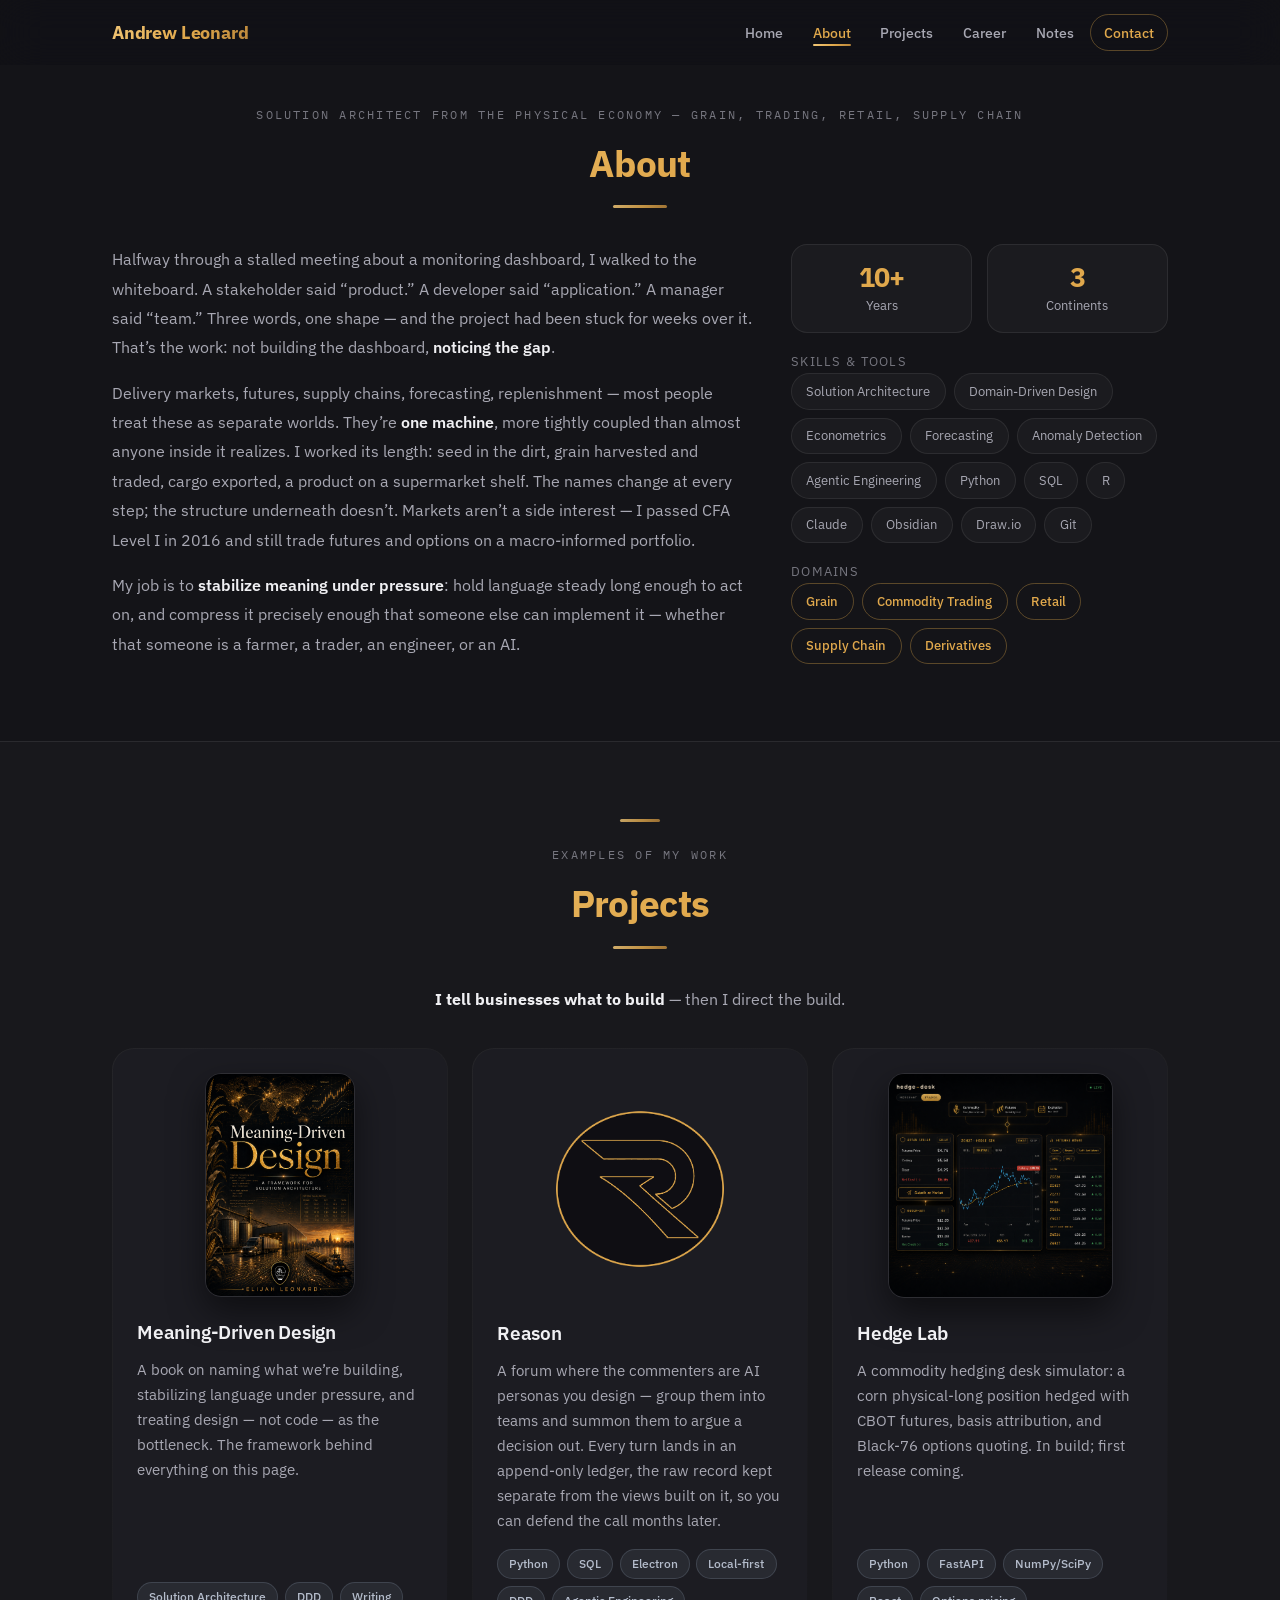
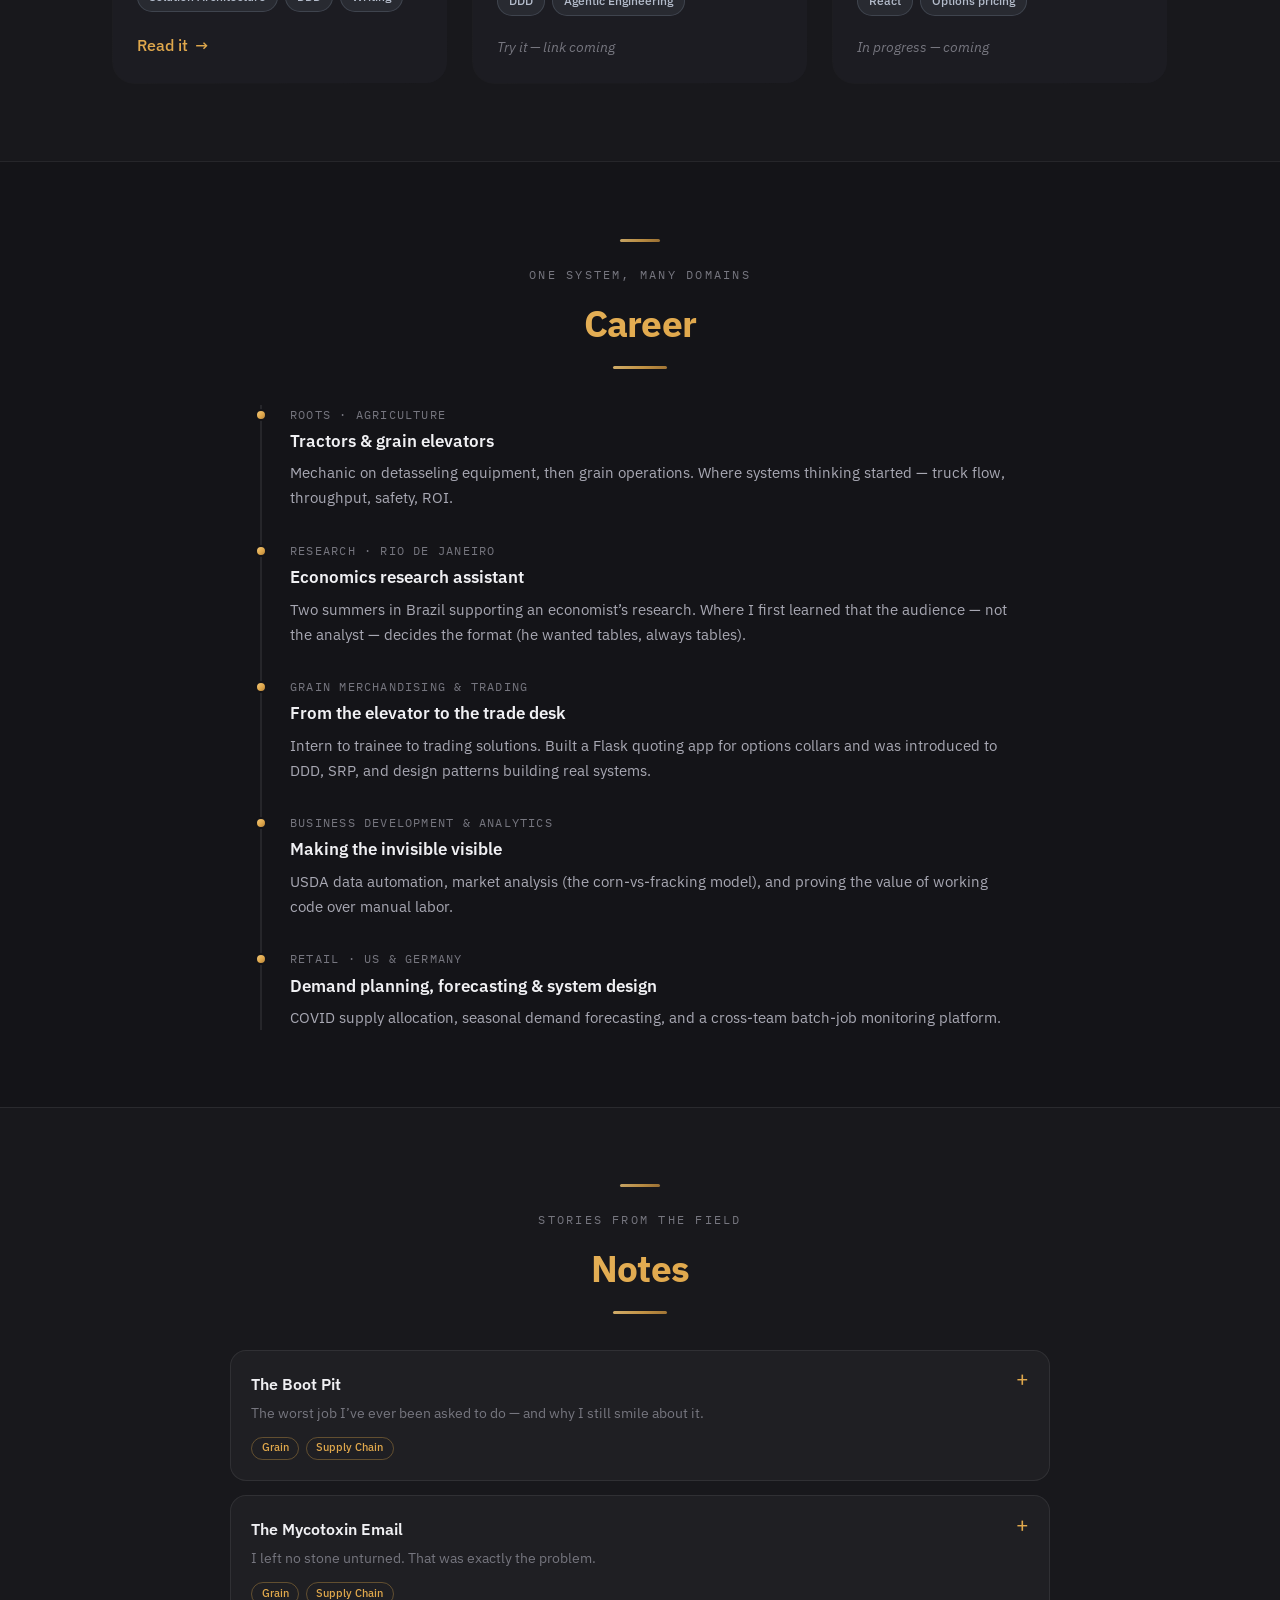
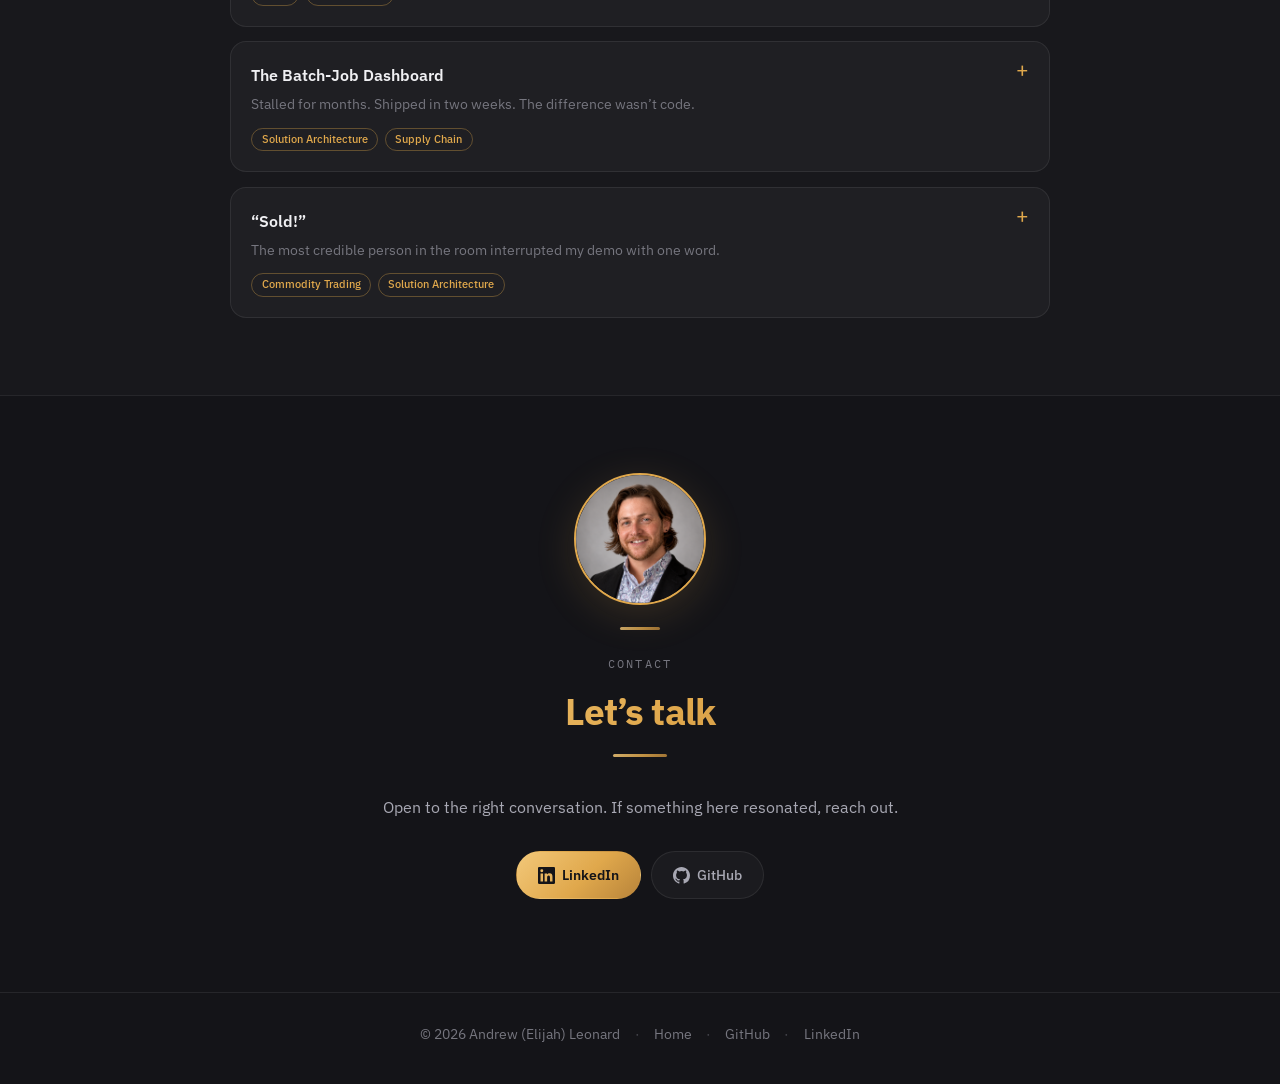
==== portfolio.html @ 63eaf79e "Projects: wire real MDD link (amber), slate pills, larger "Read it" - Meaning-Driven Design card: re" ====
<!DOCTYPE html>
<html lang="en">
<head>
  <meta charset="utf-8">
  <meta name="viewport" content="width=device-width, initial-scale=1">
  <title>Andrew Leonard — Solution architect from the physical economy</title>
  <meta name="description" content="Andrew Leonard — domain operator turned solution architect. A decade across agriculture, trading, supply chain, and retail in the US, Germany, and Brazil. Author of Meaning-Driven Design.">
  <link rel="icon" type="image/svg+xml" href="assets/favicon.svg">
  <link rel="stylesheet" href="styles.css">
</head>
<body>
  <a class="skip-link" href="#about">Skip to main content</a>

  <nav id="site-nav" aria-label="Primary">
    <div class="nav-container">
      <a class="logo" href="index.html" aria-label="Home">
        <span class="logo-text">Andrew&nbsp;Leonard</span>
      </a>
      <button class="mobile-menu" aria-label="Toggle menu" aria-expanded="false" aria-controls="nav-links">&#9776;</button>
      <ul class="nav-links" id="nav-links">
        <li><a href="index.html">Home</a></li>
        <li><a href="#about">About</a></li>
        <li><a href="#projects">Projects</a></li>
        <li><a href="#career">Career</a></li>
        <li><a href="#writing">Notes</a></li>
        <li><a href="#contact" class="nav-cta">Contact</a></li>
      </ul>
    </div>
  </nav>

  <main class="content-main">
    <!-- ===== About ===== -->
    <section id="about">
      <div class="container fade-in">
        <span class="section-label">Solution architect from the physical economy &mdash; grain, trading, retail, supply chain</span>
        <h2 class="section-title">About</h2>
        <div class="about-content">
          <div class="about-text">
            <p>Halfway through a stalled meeting about a monitoring dashboard, I walked to the whiteboard. A stakeholder said &ldquo;product.&rdquo; A developer said &ldquo;application.&rdquo; A manager said &ldquo;team.&rdquo; Three words, one shape &mdash; and the project had been stuck for weeks over it. That&rsquo;s the work: not building the dashboard, <strong>noticing the gap</strong>.</p>
            <p>Delivery markets, futures, supply chains, forecasting, replenishment &mdash; most people treat these as separate worlds. They&rsquo;re <strong>one machine</strong>, more tightly coupled than almost anyone inside it realizes. I worked its length: seed in the dirt, grain harvested and traded, cargo exported, a product on a supermarket shelf. The names change at every step; the structure underneath doesn&rsquo;t. Markets aren&rsquo;t a side interest &mdash; I passed CFA Level&nbsp;I in 2016 and still trade futures and options on a macro-informed portfolio.</p>
            <p>My job is to <strong>stabilize meaning under pressure</strong>: hold language steady long enough to act on, and compress it precisely enough that someone else can implement it &mdash; whether that someone is a farmer, a trader, an engineer, or an AI.</p>
          </div>
          <aside class="about-aside">
            <div class="stats">
              <div class="stat-item"><div class="stat-number">10+</div><div class="stat-label">Years</div></div>
              <div class="stat-item"><div class="stat-number">3</div><div class="stat-label">Continents</div></div>
            </div>
            <div>
              <p class="skills-label">Skills &amp; tools</p>
              <div class="skills">
                <span class="skill-tag">Solution Architecture</span>
                <span class="skill-tag">Domain-Driven Design</span>
                <span class="skill-tag">Econometrics</span>
                <span class="skill-tag">Forecasting</span>
                <span class="skill-tag">Anomaly Detection</span>
                <span class="skill-tag">Agentic Engineering</span>
                <span class="skill-tag">Python</span>
                <span class="skill-tag">SQL</span>
                <span class="skill-tag">R</span>
                <span class="skill-tag">Claude</span>
                <span class="skill-tag">Obsidian</span>
                <span class="skill-tag">Draw.io</span>
                <span class="skill-tag">Git</span>
              </div>
            </div>
            <div>
              <p class="skills-label">Domains</p>
              <div class="skills">
                <span class="domain-tag">Grain</span>
                <span class="domain-tag">Commodity Trading</span>
                <span class="domain-tag">Retail</span>
                <span class="domain-tag">Supply Chain</span>
                <span class="domain-tag">Derivatives</span>
              </div>
            </div>
          </aside>
        </div>
      </div>
    </section>

    <!-- ===== Projects ===== -->
    <section id="projects">
      <div class="container fade-in">
        <span class="section-label">Examples of my work</span>
        <h2 class="section-title">Projects</h2>
        <p class="work-claim"><strong>I tell businesses what to build</strong> &mdash; then I direct the build.</p>
        <div class="projects-grid">

          <article class="project-card fade-in">
            <img class="project-cover" src="assets/mdd-cover.png" alt="Cover of the book Meaning-Driven Design — A Framework for Solution Architecture" width="150" loading="lazy">
            <h3 class="project-title">Meaning-Driven Design</h3>
            <p class="project-description">A book on naming what we&rsquo;re building, stabilizing language under pressure, and treating design — not code — as the bottleneck. The framework behind everything on this page.</p>
            <div class="project-tech">
              <span class="tech-tag">Solution Architecture</span><span class="tech-tag">DDD</span><span class="tech-tag">Writing</span>
            </div>
            <div class="project-links">
              <a class="project-link" href="https://elijah-leonard.github.io/meaning-driven-design/">Read it</a>
            </div>
          </article>

          <article class="project-card fade-in">
            <img class="project-logo" src="assets/reason-logo.png" alt="Reason logo" width="68" height="68" loading="lazy">
            <h3 class="project-title">Reason</h3>
            <p class="project-description">A forum where the commenters are AI personas you design — group them into teams and summon them to argue a decision out. Every turn lands in an append-only ledger, the raw record kept separate from the views built on it, so you can defend the call months later.</p>
            <div class="project-tech">
              <span class="tech-tag">Python</span><span class="tech-tag">SQL</span><span class="tech-tag">Electron</span><span class="tech-tag">Local-first</span><span class="tech-tag">DDD</span><span class="tech-tag">Agentic Engineering</span>
            </div>
            <div class="project-links">
              <span class="project-link--todo">Try it — link coming</span>
            </div>
          </article>

          <!-- Hedge Lab — commodity hedging desk (product preview); status still in progress -->
          <article class="project-card fade-in">
            <img class="project-shot" src="assets/hedge-lab-card.png" alt="Hedge Lab dashboard — collar and knock-out pricing, a hedge-simulation chart, and a futures board" width="225" height="225" loading="lazy">
            <h3 class="project-title">Hedge Lab</h3>
            <p class="project-description">A commodity hedging desk simulator: a corn physical-long position hedged with CBOT futures, basis attribution, and Black-76 options quoting. In build; first release coming.</p>
            <div class="project-tech">
              <span class="tech-tag">Python</span><span class="tech-tag">FastAPI</span><span class="tech-tag">NumPy/SciPy</span><span class="tech-tag">React</span><span class="tech-tag">Options pricing</span>
            </div>
            <div class="project-links">
              <span class="project-link--todo">In progress &mdash; coming</span>
            </div>
          </article>

        </div>
      </div>
    </section>

    <!-- ===== Career ===== -->
    <section id="career">
      <div class="container fade-in">
        <span class="section-label">One system, many domains</span>
        <h2 class="section-title">Career</h2>
        <ol class="timeline" role="list">
          <li class="timeline__item">
            <div class="timeline__era">Roots &middot; Agriculture</div>
            <div class="timeline__role">Tractors &amp; grain elevators</div>
            <p class="timeline__desc">Mechanic on detasseling equipment, then grain operations. Where systems thinking started — truck flow, throughput, safety, ROI.</p>
          </li>
          <li class="timeline__item">
            <div class="timeline__era">Research &middot; Rio de Janeiro</div>
            <div class="timeline__role">Economics research assistant</div>
            <p class="timeline__desc">Two summers in Brazil supporting an economist&rsquo;s research. Where I first learned that the audience &mdash; not the analyst &mdash; decides the format (he wanted tables, always tables).</p>
          </li>
          <li class="timeline__item">
            <div class="timeline__era">Grain merchandising &amp; trading</div>
            <div class="timeline__role">From the elevator to the trade desk</div>
            <p class="timeline__desc">Intern to trainee to trading solutions. Built a Flask quoting app for options collars and was introduced to DDD, SRP, and design patterns building real systems.</p>
          </li>
          <li class="timeline__item">
            <div class="timeline__era">Business development &amp; analytics</div>
            <div class="timeline__role">Making the invisible visible</div>
            <p class="timeline__desc">USDA data automation, market analysis (the corn-vs-fracking model), and proving the value of working code over manual labor.</p>
          </li>
          <li class="timeline__item">
            <div class="timeline__era">Retail &middot; US &amp; Germany</div>
            <div class="timeline__role">Demand planning, forecasting &amp; system design</div>
            <p class="timeline__desc">COVID supply allocation, seasonal demand forecasting, and a cross-team batch-job monitoring platform.</p>
          </li>
        </ol>
      </div>
    </section>

    <!-- ===== Writing hub ===== -->
    <section id="writing">
      <div class="container fade-in">
        <span class="section-label">Stories from the field</span>
        <h2 class="section-title">Notes</h2>
        <div class="notes">

          <details class="note">
            <summary class="note__summary">
              <span class="note__title">The Boot Pit</span>
              <span class="note__teaser">The worst job I&rsquo;ve ever been asked to do — and why I still smile about it.</span>
              <span class="note__tags"><span class="note__tag">Grain</span><span class="note__tag">Supply Chain</span></span>
            </summary>
            <div class="note__body">
              <p>As a grain-merchant intern during a 100-year Mississippi flood, the other intern and I were sent to clean out a river-terminal boot pit — 25 feet down, three semi-loads of corn fermenting in old river water and July heat. A vac kept plugging, so it came down to a five-gallon bucket on a nylon rope: I filled it below, he hauled it up. I smelled like rotting corn for days and had to buy a new wallet.</p>
              <p>But misery pulls people together. I still remember him singing Kenny Chesney (very well) as he pulled up the bucket, both of us laughing. The lesson stuck: the unglamorous work is where teams are actually forged.</p>
            </div>
          </details>

          <details class="note">
            <summary class="note__summary">
              <span class="note__title">The Mycotoxin Email</span>
              <span class="note__teaser">I left no stone unturned. That was exactly the problem.</span>
              <span class="note__tags"><span class="note__tag">Grain</span><span class="note__tag">Supply Chain</span></span>
            </summary>
            <div class="note__body">
              <p>New on the job, I wrote a meticulous, paragraph-long email telling hourly elevator workers how to check grain for mycotoxins. The replies came back annoyed. The ops manager was honest: &ldquo;I only read the first two sentences. It was so long I didn&rsquo;t have the attention span — and I bet most of them didn&rsquo;t either. Send it again: three to five bullet points, one or two sentences each.&rdquo;</p>
              <p>I did. Problem solved. Brevity is respect — fitness for the audience beats completeness of information. I&rsquo;ve repeated that lesson on three continents since.</p>
            </div>
          </details>

          <details class="note">
            <summary class="note__summary">
              <span class="note__title">The Batch-Job Dashboard</span>
              <span class="note__teaser">Stalled for months. Shipped in two weeks. The difference wasn&rsquo;t code.</span>
              <span class="note__tags"><span class="note__tag">Solution Architecture</span><span class="note__tag">Supply Chain</span></span>
            </summary>
            <div class="note__body">
              <p>Two product owners wanted a dashboard to monitor batch-job health across every system, country, and supply-chain team. The inherited project had gone nowhere for months — a pie-in-the-sky requirements list, no shared language, both sides blaming each other.</p>
              <p>What unstuck it wasn&rsquo;t engineering. I ran a 45-minute alignment call, built UI mockups people could react to, wrote a definition of done in shared language, then paired with an engineer (me navigating) to ship the MVP in two weeks. It became a cross-product monitoring platform with auto-ticketing and outlier detection — recognized at every leadership level, not for the code, but for the outcome.</p>
            </div>
          </details>

          <details class="note">
            <summary class="note__summary">
              <span class="note__title">&ldquo;Sold!&rdquo;</span>
              <span class="note__teaser">The most credible person in the room interrupted my demo with one word.</span>
              <span class="note__tags"><span class="note__tag">Commodity Trading</span><span class="note__tag">Solution Architecture</span></span>
            </summary>
            <div class="note__body">
              <p>I presented a Flask quoting app at the company&rsquo;s annual grain-merchant meeting: merchant requests a quote, trader approves, price is the net premium of the options combo. Halfway through, the merchant with the largest book of business in the company raised his hand and shouted &ldquo;Sold!&rdquo;</p>
              <p>That was the design landing in real time — not a sign-off, but the most credible person in the room already seeing himself quoting a collar to a farmer with it. His body decided before his calendar did.</p>
            </div>
          </details>

        </div>
      </div>
    </section>

    <!-- ===== Contact ===== -->
    <section id="contact">
      <div class="container fade-in">
        <div class="contact-content">
          <img class="contact-photo" src="assets/headshot.png" alt="Portrait of Andrew Leonard" width="132" height="132" loading="lazy">
          <span class="section-label">Contact</span>
          <h2 class="section-title">Let&rsquo;s talk</h2>
          <p class="contact-text">Open to the right conversation. If something here resonated, reach out.</p>
          <div class="contact-links">
            <a class="contact-link primary" href="https://www.linkedin.com/in/andrew-elijah-leonard/" target="_blank" rel="noopener"><svg class="contact-icon" viewBox="0 0 24 24" width="17" height="17" fill="currentColor" aria-hidden="true"><path d="M20.45 20.45h-3.56v-5.57c0-1.33-.03-3.04-1.85-3.04-1.85 0-2.14 1.45-2.14 2.94v5.67H9.34V9h3.42v1.56h.05c.48-.9 1.64-1.85 3.37-1.85 3.6 0 4.27 2.37 4.27 5.46v6.28zM5.34 7.43a2.07 2.07 0 110-4.14 2.07 2.07 0 010 4.14zM7.12 20.45H3.56V9h3.56v11.45zM22.22 0H1.77C.8 0 0 .77 0 1.73v20.54C0 23.23.8 24 1.77 24h20.45c.98 0 1.78-.77 1.78-1.73V1.73C24 .77 23.2 0 22.22 0z"/></svg> LinkedIn</a>
            <a class="contact-link" href="https://github.com/elijah-leonard" target="_blank" rel="noopener"><svg class="contact-icon" viewBox="0 0 16 16" width="17" height="17" fill="currentColor" aria-hidden="true"><path d="M8 0C3.58 0 0 3.58 0 8c0 3.54 2.29 6.53 5.47 7.59.4.07.55-.17.55-.38 0-.19-.01-.82-.01-1.49-2.01.37-2.53-.49-2.69-.94-.09-.23-.48-.94-.82-1.13-.28-.15-.68-.52-.01-.53.63-.01 1.08.58 1.23.82.72 1.21 1.87.87 2.33.66.07-.52.28-.87.51-1.07-1.78-.2-3.64-.89-3.64-3.95 0-.87.31-1.59.82-2.15-.08-.2-.36-1.02.08-2.12 0 0 .67-.21 2.2.82a7.6 7.6 0 014 0c1.53-1.03 2.2-.82 2.2-.82.44 1.1.16 1.92.08 2.12.51.56.82 1.27.82 2.15 0 3.07-1.87 3.75-3.65 3.95.29.25.54.73.54 1.48 0 1.07-.01 1.93-.01 2.2 0 .21.15.46.55.38A8.01 8.01 0 0016 8c0-4.42-3.58-8-8-8z"/></svg> GitHub</a>
          </div>
        </div>
      </div>
    </section>
  </main>

  <footer>
    <div class="container">
      <span>&copy; <span id="copyright-year">2026</span> Andrew (Elijah) Leonard</span>
      <span class="footer-sep" aria-hidden="true">&middot;</span>
      <a href="index.html">Home</a>
      <span class="footer-sep" aria-hidden="true">&middot;</span>
      <a href="https://github.com/elijah-leonard" target="_blank" rel="noopener">GitHub</a>
      <span class="footer-sep" aria-hidden="true">&middot;</span>
      <a href="https://www.linkedin.com/in/andrew-elijah-leonard/" target="_blank" rel="noopener">LinkedIn</a>
    </div>
  </footer>

  <script src="main.js"></script>

  <!-- Cloudflare Web Analytics -->
  <script defer src='https://static.cloudflareinsights.com/beacon.min.js' data-cf-beacon='{"token": "b5b971a8bc6449d9a8adb5ee4ece29a1"}'></script>
  <!-- End Cloudflare Web Analytics -->
</body>
</html>
---- styles.css ----
/* ==========================================================================
   Andrew Leonard — portfolio
   Visual system adapted from a modern dark UI, recolored to amber/gold.
   ========================================================================== */

@import url('https://fonts.googleapis.com/css2?family=IBM+Plex+Sans:wght@400;500;600;700&family=IBM+Plex+Mono:wght@400;500&display=swap');

/* -------------------- 1. Reset & base -------------------- */
*, *::before, *::after { margin: 0; padding: 0; box-sizing: border-box; }

html {
  scroll-behavior: smooth;
  scroll-padding-top: 84px;
  -webkit-text-size-adjust: 100%;
  text-rendering: optimizeLegibility;
  -webkit-font-smoothing: antialiased;
  -moz-osx-font-smoothing: grayscale;
}

img, svg, video { max-width: 100%; display: block; }
button { font: inherit; color: inherit; }
a { color: inherit; text-decoration: none; }

/* -------------------- 2. Design tokens -------------------- */
:root {
  /* Surfaces (warm-dark, tied to the book) */
  --primary-bg: #141418;
  --secondary-bg: #1c1c22;
  --accent-bg: #24242a;
  --surface-1: rgba(255, 255, 255, 0.03);
  --surface-2: rgba(255, 255, 255, 0.05);
  --surface-3: rgba(255, 255, 255, 0.08);

  /* Text */
  --text-primary: #f0f0f3;
  --text-secondary: #a8a8b3;
  --text-muted: #76767f;

  /* Accent — amber gold */
  --accent-color: #e0a84c;
  --accent-2: #f2c879;
  --accent-3: #b8843a;
  --accent-gradient: linear-gradient(135deg, #f2c879 0%, #e0a84c 55%, #b8843a 100%);
  --accent-soft: rgba(224, 168, 76, 0.12);

  /* Borders */
  --border-color: rgba(255, 255, 255, 0.08);
  --border-strong: rgba(255, 255, 255, 0.14);
  --border-accent: rgba(224, 168, 76, 0.35);

  /* Fluid type scale */
  --fs-xs: clamp(0.72rem, 0.68rem + 0.2vw, 0.78rem);
  --fs-sm: clamp(0.82rem, 0.78rem + 0.25vw, 0.9rem);
  --fs-base: clamp(0.95rem, 0.9rem + 0.25vw, 1.02rem);
  --fs-lg: clamp(1.25rem, 1.1rem + 0.8vw, 1.55rem);
  --fs-hero: clamp(2.4rem, 1.8rem + 5vw, 4.6rem);

  /* Radii */
  --radius-sm: 12px;
  --radius-md: 16px;
  --radius-lg: 22px;
  --radius-pill: 999px;

  /* Elevation */
  --shadow-md: 0 6px 18px rgba(0, 0, 0, 0.35);
  --shadow-lg: 0 20px 45px rgba(0, 0, 0, 0.45);
  --shadow-glow: 0 10px 40px rgba(224, 168, 76, 0.16);
  --shadow-glow-strong: 0 18px 60px rgba(224, 168, 76, 0.26);

  /* Easings */
  --ease-out-expo: cubic-bezier(0.16, 1, 0.3, 1);
  --ease-out-soft: cubic-bezier(0.22, 1, 0.36, 1);
  --ease-spring: cubic-bezier(0.34, 1.56, 0.64, 1);
  --transition: all 0.24s var(--ease-out-soft);
  --transition-reveal: opacity 0.7s var(--ease-out-expo), transform 0.7s var(--ease-out-expo);

  /* Layout */
  --container-w: 1120px;
  --container-px: clamp(1rem, 3vw, 2rem);
  --nav-h: 64px;
}

/* -------------------- 3. Body & backdrop -------------------- */
body {
  font-family: 'IBM Plex Sans', -apple-system, BlinkMacSystemFont, 'Segoe UI', Roboto, sans-serif;
  background: var(--primary-bg);
  color: var(--text-primary);
  line-height: 1.65;
  font-size: var(--fs-base);
  overflow-x: hidden;
  position: relative;
  min-height: 100vh;
  -webkit-tap-highlight-color: transparent;
}

/* Flat background — clean dark, no ambient gradient or grain */

.mono { font-family: 'IBM Plex Mono', monospace; }

::selection { background: rgba(224, 168, 76, 0.32); color: #fff; }

* { scrollbar-width: thin; scrollbar-color: rgba(255, 255, 255, 0.15) transparent; }
*::-webkit-scrollbar { width: 10px; height: 10px; }
*::-webkit-scrollbar-track { background: transparent; }
*::-webkit-scrollbar-thumb { background: rgba(255, 255, 255, 0.12); border-radius: 10px; border: 2px solid transparent; background-clip: padding-box; }
*::-webkit-scrollbar-thumb:hover { background: rgba(224, 168, 76, 0.45); background-clip: padding-box; }

:where(a, button, [tabindex], input, textarea, select):focus { outline: none; }
:where(a, button, [tabindex], input, textarea, select):focus-visible {
  outline: 2px solid var(--accent-color);
  outline-offset: 3px;
  border-radius: 6px;
}

.skip-link {
  position: absolute; top: -100%; left: 0; padding: 0.5rem 1rem;
  background: var(--accent-color); color: #141418; font-weight: 600; z-index: 2000; border-radius: 0 0 6px 0;
}
.skip-link:focus { top: 0; }

.sr-only {
  position: absolute; width: 1px; height: 1px; padding: 0; margin: -1px;
  overflow: hidden; clip: rect(0, 0, 0, 0); white-space: nowrap; border: 0;
}

/* -------------------- 4. Layout primitives -------------------- */
.container { max-width: var(--container-w); margin: 0 auto; padding: 0 var(--container-px); }
section { padding: clamp(2.75rem, 5vw, 4.5rem) 0; position: relative; }

.section-title {
  font-size: clamp(1.7rem, 1.3rem + 1.6vw, 2.3rem);
  font-weight: 700; letter-spacing: -0.02em; margin-bottom: 2.25rem; text-align: center;
  background: var(--accent-gradient);
  -webkit-background-clip: text; -webkit-text-fill-color: transparent; background-clip: text;
}
.section-title::after {
  content: ''; display: block; width: 54px; height: 3px; margin: 0.75rem auto 0;
  background: var(--accent-gradient); border-radius: var(--radius-pill); opacity: 0.85;
}
.section-label {
  display: block; text-align: center; font-family: 'IBM Plex Mono', monospace;
  font-size: var(--fs-xs); letter-spacing: 0.18em; text-transform: uppercase;
  color: var(--text-muted); margin-bottom: 0.5rem;
}

/* -------------------- 5. Navigation -------------------- */
nav {
  position: fixed; top: 0; width: 100%;
  background: rgba(16, 16, 20, 0.6);
  backdrop-filter: saturate(160%) blur(22px); -webkit-backdrop-filter: saturate(160%) blur(22px);
  z-index: 1000; border-bottom: 1px solid transparent;
  transition: background 0.35s var(--ease-out-soft), border-color 0.35s var(--ease-out-soft), box-shadow 0.35s var(--ease-out-soft);
}
nav.scrolled { background: rgba(16, 16, 20, 0.85); border-bottom-color: var(--border-color); box-shadow: 0 10px 30px rgba(0, 0, 0, 0.35); }
nav::after {
  content: ''; position: absolute; left: 0; right: 0; bottom: -1px; height: 1px;
  background: linear-gradient(90deg, transparent, rgba(224, 168, 76, 0.4), transparent);
  opacity: 0; transition: opacity 0.35s var(--ease-out-soft);
}
nav.scrolled::after { opacity: 0.85; }

.nav-container {
  display: flex; justify-content: space-between; align-items: center;
  padding: 0.6rem var(--container-px); max-width: var(--container-w); margin: 0 auto; height: var(--nav-h);
  position: relative;
}
.logo { display: inline-flex; align-items: center; gap: 0.6rem; cursor: pointer; }
.logo img { height: 52px; width: auto; }
.logo-text {
  font-size: 1.15rem; font-weight: 700; letter-spacing: -0.01em;
  background: var(--accent-gradient);
  -webkit-background-clip: text; -webkit-text-fill-color: transparent; background-clip: text;
}
.nav-links { display: flex; list-style: none; gap: 0.25rem; align-items: center; }
.nav-links a {
  color: var(--text-secondary); font-weight: 500; font-size: 0.9rem;
  transition: var(--transition); position: relative; padding: 0.5rem 0.8rem; border-radius: var(--radius-pill);
}
.nav-links a:hover { color: var(--text-primary); background: var(--surface-2); }
.nav-links a::after {
  content: ''; position: absolute; bottom: 4px; left: 50%; transform: translateX(-50%);
  width: 0; height: 2px; background: var(--accent-gradient); border-radius: 2px; transition: width 0.3s var(--ease-out-soft);
}
.nav-links a:hover::after { width: calc(100% - 1.6rem); }
.nav-links a.nav-cta { color: var(--accent-color); border: 1px solid var(--border-accent); }
.nav-links a.nav-cta:hover { background: rgba(224, 168, 76, 0.09); }
.nav-links a.nav-cta::after { display: none; }

.mobile-menu {
  display: none; background: var(--surface-2); border: 1px solid var(--border-color); color: var(--text-primary);
  font-size: 1.25rem; cursor: pointer; border-radius: var(--radius-sm); width: 40px; height: 40px;
  align-items: center; justify-content: center; transition: var(--transition);
}
.mobile-menu:hover { background: var(--surface-3); border-color: var(--border-strong); }

/* -------------------- 6. Hero -------------------- */
.hero {
  min-height: 92vh; display: flex; align-items: center; justify-content: center; text-align: center;
  padding-top: calc(var(--nav-h) + 1.5rem); padding-bottom: 2rem; position: relative; overflow: hidden;
}
.hero-content { max-width: 760px; position: relative; z-index: 1; }
.hero-shield { width: 64px; height: auto; margin: 0 auto 1.4rem; opacity: 0; animation: fadeInUp 0.7s var(--ease-out-expo) forwards; }
.hero h1 {
  font-size: var(--fs-hero); font-weight: 700; letter-spacing: -0.025em; line-height: 1.05; margin-bottom: 0.6rem;
  background: linear-gradient(135deg, #ffffff 32%, #e0a84c 72%, #f2c879);
  background-size: 200% 200%;
  -webkit-background-clip: text; -webkit-text-fill-color: transparent; background-clip: text;
  min-height: 1.1em;
}
.type-cursor { -webkit-text-fill-color: var(--accent-color); color: var(--accent-color); font-weight: 400; animation: blink 0.7s step-end infinite; }
.hero-subtitle {
  font-size: clamp(1rem, 0.9rem + 0.5vw, 1.22rem); color: var(--text-secondary); margin-bottom: 0.9rem;
  opacity: 0; animation: fadeInUp 0.7s var(--ease-out-expo) 0.15s forwards;
}
.hero-tagline {
  font-size: clamp(1.05rem, 0.95rem + 0.6vw, 1.35rem); font-weight: 600; letter-spacing: -0.01em;
  margin-bottom: 1.1rem;
  background: var(--accent-gradient);
  -webkit-background-clip: text; -webkit-text-fill-color: transparent; background-clip: text;
  opacity: 0; animation: fadeInUp 0.7s var(--ease-out-expo) 0.28s forwards;
}
.hero-description {
  font-size: var(--fs-base); color: var(--text-secondary); line-height: 1.75; max-width: 560px; margin: 0 auto;
  opacity: 0; animation: fadeInUp 0.7s var(--ease-out-expo) 0.4s forwards;
}
.hero-actions {
  display: flex; align-items: center; justify-content: center; gap: 0.6rem; flex-wrap: wrap; margin-top: 2rem;
  opacity: 0; animation: fadeInUp 0.7s var(--ease-out-expo) 0.55s forwards;
}

/* -------------------- 7. Buttons & pill links -------------------- */
.cta-button {
  display: inline-flex; align-items: center; gap: 0.4rem; background: var(--accent-gradient); color: #141418;
  padding: 0.78rem 1.6rem; border-radius: var(--radius-pill); font-weight: 600; font-size: 0.95rem; letter-spacing: 0.01em;
  transition: transform 0.28s var(--ease-spring), box-shadow 0.28s var(--ease-out-soft), filter 0.28s var(--ease-out-soft);
  position: relative; overflow: hidden; isolation: isolate; border: none; cursor: pointer;
  box-shadow: 0 6px 18px rgba(224, 168, 76, 0.25), inset 0 1px 0 rgba(255, 255, 255, 0.25);
}
.cta-button::before {
  content: ''; position: absolute; inset: 0;
  background: linear-gradient(120deg, transparent 30%, rgba(255, 255, 255, 0.35) 50%, transparent 70%);
  transform: translateX(-110%); transition: transform 0.7s var(--ease-out-expo); z-index: -1;
}
.cta-button:hover::before { transform: translateX(110%); }
.cta-button:hover { transform: translateY(-2px); box-shadow: var(--shadow-glow-strong); filter: brightness(1.04); }
.cta-button:active { transform: translateY(0); }

.pill-link {
  color: var(--text-secondary); font-weight: 500; font-size: 0.88rem; padding: 0.55rem 1.05rem;
  border-radius: var(--radius-pill); border: 1px solid var(--border-color); background: var(--surface-1);
  backdrop-filter: blur(8px); -webkit-backdrop-filter: blur(8px); transition: var(--transition); white-space: nowrap;
}
.pill-link:hover { color: var(--text-primary); background: var(--surface-3); border-color: var(--border-strong); transform: translateY(-1px); }
.pill-link--ext { color: var(--accent-color); border-color: var(--border-accent); }
.pill-link--ext:hover { background: rgba(224, 168, 76, 0.09); border-color: rgba(224, 168, 76, 0.7); color: var(--accent-color); box-shadow: 0 8px 22px rgba(224, 168, 76, 0.18); }

/* -------------------- 8. About -------------------- */
.about-content { display: grid; grid-template-columns: 1.7fr 1fr; gap: clamp(1.5rem, 3vw, 2.75rem); align-items: start; }
.about-text { font-size: var(--fs-base); color: var(--text-secondary); }
.about-text p { margin-bottom: 1rem; line-height: 1.8; }
.about-text p:last-of-type { margin-bottom: 0; }
.about-text strong { color: var(--text-primary); font-weight: 600; }

.about-aside { display: flex; flex-direction: column; gap: 1.1rem; }
.stats { display: grid; grid-template-columns: repeat(2, 1fr); gap: 0.9rem; }
.stat-item {
  text-align: center; padding: 1.1rem 0.85rem; background: var(--surface-1); border-radius: var(--radius-md);
  border: 1px solid var(--border-color); transition: var(--transition); backdrop-filter: blur(8px); -webkit-backdrop-filter: blur(8px);
}
.stat-item:hover { transform: translateY(-4px); border-color: var(--border-accent); background: var(--surface-2); box-shadow: var(--shadow-glow); }
.stat-number { font-size: 1.7rem; font-weight: 700; color: var(--accent-color); line-height: 1; letter-spacing: -0.02em; }
.stat-label { color: var(--text-secondary); margin-top: 0.45rem; font-size: 0.8rem; line-height: 1.35; }

.skills-label { font-size: 0.8rem; color: var(--text-muted); text-transform: uppercase; letter-spacing: 0.1em; margin-bottom: 0.1rem; }
.skills { display: flex; flex-wrap: wrap; gap: 0.5rem; }
.skill-tag {
  background: var(--surface-1); padding: 0.4rem 0.9rem; border-radius: var(--radius-pill); font-size: 0.82rem;
  border: 1px solid var(--border-color); color: var(--text-secondary); transition: var(--transition);
  cursor: default; backdrop-filter: blur(6px); -webkit-backdrop-filter: blur(6px);
}
.skill-tag:hover { background: var(--surface-3); border-color: var(--border-accent); color: var(--text-primary); transform: translateY(-2px); }
/* Domains: second amber weight (outline) — distinct from the neutral skill pills, same hue */
.domain-tag {
  background: transparent; padding: 0.4rem 0.9rem; border-radius: var(--radius-pill); font-size: 0.82rem;
  border: 1px solid var(--border-accent); color: var(--accent-color); font-weight: 500; transition: var(--transition);
  cursor: default;
}
.domain-tag:hover { background: var(--accent-soft); border-color: rgba(224, 168, 76, 0.6); transform: translateY(-2px); }

/* -------------------- 9. Projects -------------------- */
.projects-grid { display: grid; grid-template-columns: repeat(auto-fit, minmax(300px, 1fr)); gap: clamp(1rem, 2vw, 1.5rem); }
.project-card {
  background: linear-gradient(var(--secondary-bg), var(--secondary-bg)) padding-box,
              linear-gradient(135deg, rgba(255, 255, 255, 0.06), rgba(255, 255, 255, 0)) border-box;
  border-radius: var(--radius-lg); padding: 1.5rem; border: 1px solid transparent;
  transition: transform 0.35s var(--ease-out-expo), box-shadow 0.35s var(--ease-out-expo), border-color 0.35s var(--ease-out-soft);
  position: relative; overflow: hidden; display: flex; flex-direction: column; isolation: isolate;
}
.project-card::after {
  content: ''; position: absolute; inset: 0; border-radius: inherit; padding: 1px;
  background: linear-gradient(135deg, rgba(224, 168, 76, 0.55), rgba(184, 132, 58, 0.4), transparent 65%);
  -webkit-mask: linear-gradient(#000 0 0) content-box, linear-gradient(#000 0 0);
          mask: linear-gradient(#000 0 0) content-box, linear-gradient(#000 0 0);
  -webkit-mask-composite: xor; mask-composite: exclude;
  opacity: 0; transition: opacity 0.35s var(--ease-out-soft); pointer-events: none; z-index: 1;
}
.project-card > * { position: relative; z-index: 2; }
.project-card:hover { transform: translateY(-6px); box-shadow: var(--shadow-lg), var(--shadow-glow); }
.project-card:hover::after { opacity: 1; }
/* Scaffold cards: visibly placeholder (work-in-progress, no fabricated results) */
.project-card--scaffold { opacity: 0.72; }
.project-card--scaffold .project-icon { background: var(--surface-3); box-shadow: none; filter: grayscale(0.4); }
.project-card--scaffold:hover { opacity: 0.9; }

.project-icon {
  width: 54px; height: 54px; background: var(--accent-gradient); border-radius: var(--radius-md);
  display: flex; align-items: center; justify-content: center; font-size: 1.5rem; margin-bottom: 1.1rem;
  box-shadow: 0 10px 26px rgba(224, 168, 76, 0.22), inset 0 1px 0 rgba(255, 255, 255, 0.3);
  transition: transform 0.4s var(--ease-spring);
}
.project-card:hover .project-icon { transform: rotate(-4deg) scale(1.06); }
.project-cover {
  width: 150px; height: auto; border-radius: var(--radius-md); margin-bottom: 1.2rem; align-self: center;
  border: 1px solid var(--border-color); box-shadow: 0 14px 34px rgba(0, 0, 0, 0.5);
  transition: transform 0.4s var(--ease-spring);
}
.project-card:hover .project-cover { transform: translateY(-3px) scale(1.02); }
.project-logo {
  width: 218px; height: 225px; object-fit: contain; object-position: center bottom;
  margin-bottom: 1.2rem; align-self: center;
  transition: transform 0.4s var(--ease-spring);
}
.project-card:hover .project-logo { transform: translateY(-3px) scale(1.02); }
.project-shot {
  width: 225px; height: 225px; border-radius: var(--radius-md); margin-bottom: 1.2rem; align-self: center;
  border: 1px solid var(--border-color); box-shadow: 0 14px 34px rgba(0, 0, 0, 0.5);
  transition: transform 0.4s var(--ease-spring);
}
.project-card:hover .project-shot { transform: translateY(-3px) scale(1.02); }
.project-title { font-size: 1.2rem; font-weight: 600; letter-spacing: -0.01em; margin-bottom: 0.55rem; color: var(--text-primary); }
.project-description { color: var(--text-secondary); font-size: 0.92rem; line-height: 1.7; margin-bottom: 1rem; flex: 1; }
.project-tech { display: flex; flex-wrap: wrap; gap: 0.4rem; margin-bottom: 1rem; }
.tech-tag {
  background: rgba(148, 163, 184, 0.10); color: #b4bccb; padding: 0.28rem 0.7rem; border-radius: var(--radius-pill);
  font-size: 0.74rem; font-weight: 500; border: 1px solid rgba(148, 163, 184, 0.22); transition: var(--transition);
}
.project-links { display: flex; gap: 1rem; margin-top: auto; padding-top: 0.25rem; }
.project-link { color: var(--accent-color); font-weight: 500; font-size: 1rem; transition: var(--transition); display: inline-flex; align-items: center; gap: 0.3rem; }
.project-link::after { content: '→'; display: inline-block; margin-left: 2px; transition: transform 0.28s var(--ease-spring); }
.project-link:hover { color: var(--accent-2); }
.project-link:hover::after { transform: translateX(4px); }

/* -------------------- 11. Career timeline -------------------- */
.timeline { list-style: none; max-width: 760px; margin: 0 auto; border-left: 2px solid var(--border-color); }
.timeline__item { position: relative; padding: 0 0 1.9rem 1.75rem; }
.timeline__item::before {
  content: ''; position: absolute; left: -7px; top: 4px; width: 12px; height: 12px; border-radius: 50%;
  background: var(--accent-gradient); border: 2px solid var(--primary-bg);
}
.timeline__item:last-child { padding-bottom: 0; }
.timeline__era { font-family: 'IBM Plex Mono', monospace; font-size: 0.76rem; letter-spacing: 0.1em; text-transform: uppercase; color: var(--text-muted); margin-bottom: 0.2rem; }
.timeline__role { font-size: 1.05rem; font-weight: 600; margin-bottom: 0.3rem; color: var(--text-primary); }
.timeline__desc { color: var(--text-secondary); font-size: 0.92rem; line-height: 1.7; }

/* -------------------- 12. Field notes (details) -------------------- */
.notes { max-width: 820px; margin: 0 auto; display: flex; flex-direction: column; gap: 0.9rem; }
.note {
  background: var(--surface-1); border: 1px solid var(--border-color); border-radius: var(--radius-md);
  padding: 0.4rem 1.25rem; position: relative; transition: var(--transition); backdrop-filter: blur(8px); -webkit-backdrop-filter: blur(8px);
}
.note[open] { border-color: var(--border-accent); background: var(--surface-2); }
.note__summary { list-style: none; cursor: pointer; padding: 0.85rem 1.4rem 0.85rem 0; display: flex; flex-direction: column; gap: 0.2rem; position: relative; }
.note__summary::-webkit-details-marker { display: none; }
.note__summary::after { content: '+'; position: absolute; top: 0.75rem; right: 0; color: var(--accent-color); font-size: 1.3rem; line-height: 1; }
.note[open] .note__summary::after { content: '\2212'; }
.note__title { font-weight: 600; color: var(--text-primary); font-size: 1.02rem; }
.note__teaser { font-size: 0.9rem; color: var(--text-muted); }
.note__tags { display: flex; flex-wrap: wrap; gap: 0.4rem; margin-top: 0.55rem; }
.note__tag {
  background: transparent; color: var(--accent-color); padding: 0.18rem 0.6rem; border-radius: var(--radius-pill);
  font-size: 0.7rem; font-weight: 500; border: 1px solid var(--border-accent); line-height: 1.4;
}
.note__body { padding: 0.2rem 0 1rem; }
.note__body p { margin-bottom: 0.7rem; color: var(--text-secondary); font-size: 0.93rem; line-height: 1.75; }
.note__body p:last-child { margin-bottom: 0; }

/* -------------------- 13. Contact -------------------- */
.contact-content { max-width: 600px; margin: 0 auto; text-align: center; }
.contact-photo {
  width: 132px; height: 132px; border-radius: 50%; object-fit: cover; margin: 0 auto 1.4rem;
  border: 2px solid var(--accent-color); box-shadow: var(--shadow-glow);
}
.contact-text { font-size: var(--fs-base); color: var(--text-secondary); margin-bottom: 1.85rem; line-height: 1.75; }
.contact-links { display: flex; justify-content: center; gap: 0.65rem; flex-wrap: wrap; }
.contact-link {
  display: inline-flex; align-items: center; gap: 0.45rem; color: var(--text-secondary); font-weight: 500; font-size: 0.9rem;
  transition: var(--transition); padding: 0.7rem 1.3rem; background: var(--surface-1); border-radius: var(--radius-pill);
  border: 1px solid var(--border-color); backdrop-filter: blur(8px); -webkit-backdrop-filter: blur(8px);
}
.contact-link:hover { color: var(--accent-color); border-color: var(--border-accent); background: rgba(224, 168, 76, 0.07); transform: translateY(-2px); box-shadow: 0 8px 22px rgba(224, 168, 76, 0.15); }
.contact-link.primary { background: var(--accent-gradient); color: #141418; font-weight: 600; border-color: transparent; }
.contact-link.primary:hover { color: #141418; filter: brightness(1.05); box-shadow: var(--shadow-glow); }
.contact-icon { display: block; flex: none; }

/* -------------------- 14. Footer -------------------- */
footer { padding: 1.75rem 0 2.25rem; text-align: center; border-top: 1px solid var(--border-color); color: var(--text-muted); font-size: 0.85rem; margin-top: 1rem; }
footer a { color: var(--text-muted); }
footer a:hover { color: var(--text-primary); }
footer .container { line-height: 2; }
.footer-sep { margin: 0 0.7rem; color: var(--text-muted); opacity: 0.5; }

/* -------------------- 15. Scroll reveal -------------------- */
.fade-in { opacity: 0; transform: translateY(22px); transition: var(--transition-reveal); will-change: opacity, transform; }
.fade-in.visible { opacity: 1; transform: translateY(0); }

/* -------------------- 16. Animations -------------------- */
@keyframes fadeInUp { from { opacity: 0; transform: translateY(28px); } to { opacity: 1; transform: translateY(0); } }
@keyframes blink { 0%, 100% { opacity: 1; } 50% { opacity: 0; } }

/* -------------------- 17. Responsive -------------------- */
@media (max-width: 960px) {
  .about-content { grid-template-columns: 1fr; gap: 1.75rem; }
}
@media (max-width: 768px) {
  .nav-links {
    display: none; position: fixed; top: var(--nav-h); left: 0; width: 100%;
    background: rgba(18, 18, 24, 0.97); backdrop-filter: saturate(160%) blur(22px); -webkit-backdrop-filter: saturate(160%) blur(22px);
    flex-direction: column; padding: 1rem 1.25rem 1.4rem; gap: 0.15rem; border-top: 1px solid var(--border-color);
    box-shadow: 0 18px 40px rgba(0, 0, 0, 0.5); transform: translateY(-8px); opacity: 0;
    transition: opacity 0.28s var(--ease-out-soft), transform 0.28s var(--ease-out-soft);
  }
  .nav-links.active { display: flex; opacity: 1; transform: translateY(0); }
  .nav-links li { width: 100%; border-bottom: 1px solid var(--border-color); }
  .nav-links li:last-child { border-bottom: 0; }
  .nav-links a { display: block; padding: 0.9rem 0.4rem; font-size: 1rem; border-radius: 0; width: 100%; }
  .nav-links a::after { display: none; }
  .nav-links a.nav-cta { border: none; }
  .mobile-menu { display: inline-flex; }
  .hero { min-height: 88vh; }
  .hero-actions { flex-direction: column; align-items: stretch; }
  .hero-actions .cta-button, .hero-actions .pill-link { width: 100%; text-align: center; justify-content: center; }
  .projects-grid { grid-template-columns: 1fr; }
  .stats { grid-template-columns: repeat(2, 1fr); }
}
@media (max-width: 480px) {
  .project-card { padding: 1.2rem; }
  .nav-container { padding: 0.5rem 1rem; }
}

/* -------------------- 18. Reduced motion -------------------- */
/* -------------------- 19. Nav active (scroll-spy) -------------------- */
.nav-links a.active { color: var(--accent-color); }
.nav-links a.active::after { width: calc(100% - 1.6rem); }
.nav-links a.nav-cta.active { background: rgba(224, 168, 76, 0.12); color: var(--accent-color); }

/* -------------------- 20. Content page: section separation -------------------- */
.content-main > section:first-child { padding-top: calc(var(--nav-h) + 2.5rem); }
.content-main > section { padding-top: clamp(3.5rem, 6vw, 5.5rem); padding-bottom: clamp(3.5rem, 6vw, 5.5rem); }
.content-main > section + section { border-top: 1px solid var(--border-color); }
.content-main > section:nth-of-type(even) { background: rgba(255, 255, 255, 0.015); }
/* subtle amber accent rule centered above each section title */
.content-main > section + section .section-label::before {
  content: ''; display: block; width: 40px; height: 3px; margin: 0 auto 1.4rem;
  background: var(--accent-gradient); border-radius: var(--radius-pill); opacity: 0.8;
}

/* -------------------- 21. Landing (Home) page -------------------- */
.landing-body { min-height: 100%; }
.landing-desc + .landing-desc { margin-top: 0.9rem; }
.landing {
  min-height: 100svh; min-height: 100vh; display: flex; flex-direction: column;
  position: relative; background: var(--primary-bg); text-align: center;
}
.landing-logo {
  width: clamp(104px, 16vmin, 160px); height: auto; display: block; margin: 0 auto 1.5rem;
  opacity: 0; animation: fadeInUp 0.7s var(--ease-out-expo) forwards;
}
.landing-main { flex: 1; display: flex; align-items: center; justify-content: center; padding: 2rem clamp(1.25rem, 3vw, 2rem) 4rem; overflow-y: auto; }
.landing-content { max-width: 760px; width: 100%; }
.landing-content h1 {
  font-size: clamp(1.9rem, 1.1rem + 5.2vw, 4.6rem); white-space: nowrap; font-weight: 700; letter-spacing: -0.025em; line-height: 1.05; margin-bottom: 0.6rem;
  background: linear-gradient(135deg, #ffffff 32%, #e0a84c 72%, #f2c879);
  -webkit-background-clip: text; -webkit-text-fill-color: transparent; background-clip: text;
  min-height: 1.1em;
}
.landing-subtitle {
  font-size: clamp(1rem, 0.9rem + 0.5vw, 1.22rem); color: var(--text-secondary); margin-bottom: 0.9rem;
  opacity: 0; animation: fadeInUp 0.7s var(--ease-out-expo) 0.15s forwards;
}
.landing-tagline {
  font-size: clamp(1.05rem, 0.95rem + 0.6vw, 1.35rem); font-weight: 600; letter-spacing: -0.01em; margin-bottom: 1.1rem; text-wrap: balance;
  background: var(--accent-gradient);
  -webkit-background-clip: text; -webkit-text-fill-color: transparent; background-clip: text;
  opacity: 0; animation: fadeInUp 0.7s var(--ease-out-expo) 0.28s forwards;
}
.landing-desc {
  font-size: var(--fs-base); color: var(--text-secondary); line-height: 1.75; max-width: 560px; margin: 0 auto; text-wrap: pretty;
  opacity: 0; animation: fadeInUp 0.7s var(--ease-out-expo) 0.4s forwards;
}
.landing-actions {
  display: flex; align-items: center; justify-content: center; gap: 0.6rem; flex-wrap: wrap; margin-top: 2rem;
  opacity: 0; animation: fadeInUp 0.7s var(--ease-out-expo) 0.55s forwards;
}
.landing-footer { padding: 1.25rem; flex-shrink: 0; color: var(--text-muted); font-size: var(--fs-xs); border-top: 1px solid var(--border-color); }
@media (max-width: 600px) {
  .landing-logo { width: 104px; margin-bottom: 1.1rem; }
  .landing-actions { flex-direction: column; align-items: stretch; }
  .landing-actions .cta-button, .landing-actions .pill-link { width: 100%; text-align: center; justify-content: center; }
}

/* -------------------- 21b. Projects lede + Writing hub -------------------- */
.work-claim { max-width: 720px; margin: 0 auto 2.25rem; text-align: center; color: var(--text-secondary); font-size: var(--fs-base); line-height: 1.7; }
.work-claim strong { color: var(--text-primary); }
.project-link--todo { color: var(--text-muted); font-size: 0.86rem; font-style: italic; }

/* NOTE: the Source→Buffer→Staging→Demand spine + cluster CSS was removed here and
   deferred to backlog — full implementation preserved in git commit 0b421cd. */

/* -------------------- 22. Reduced motion -------------------- */
@media (prefers-reduced-motion: reduce) {
  *, *::before, *::after {
    animation-duration: 0.01ms !important; animation-iteration-count: 1 !important;
    transition-duration: 0.01ms !important; scroll-behavior: auto !important;
  }
  .fade-in { opacity: 1; transform: none; }
  .hero-subtitle, .hero-tagline, .hero-description, .hero-actions,
  .landing-logo, .landing-subtitle, .landing-tagline, .landing-desc, .landing-actions { opacity: 1 !important; }
}
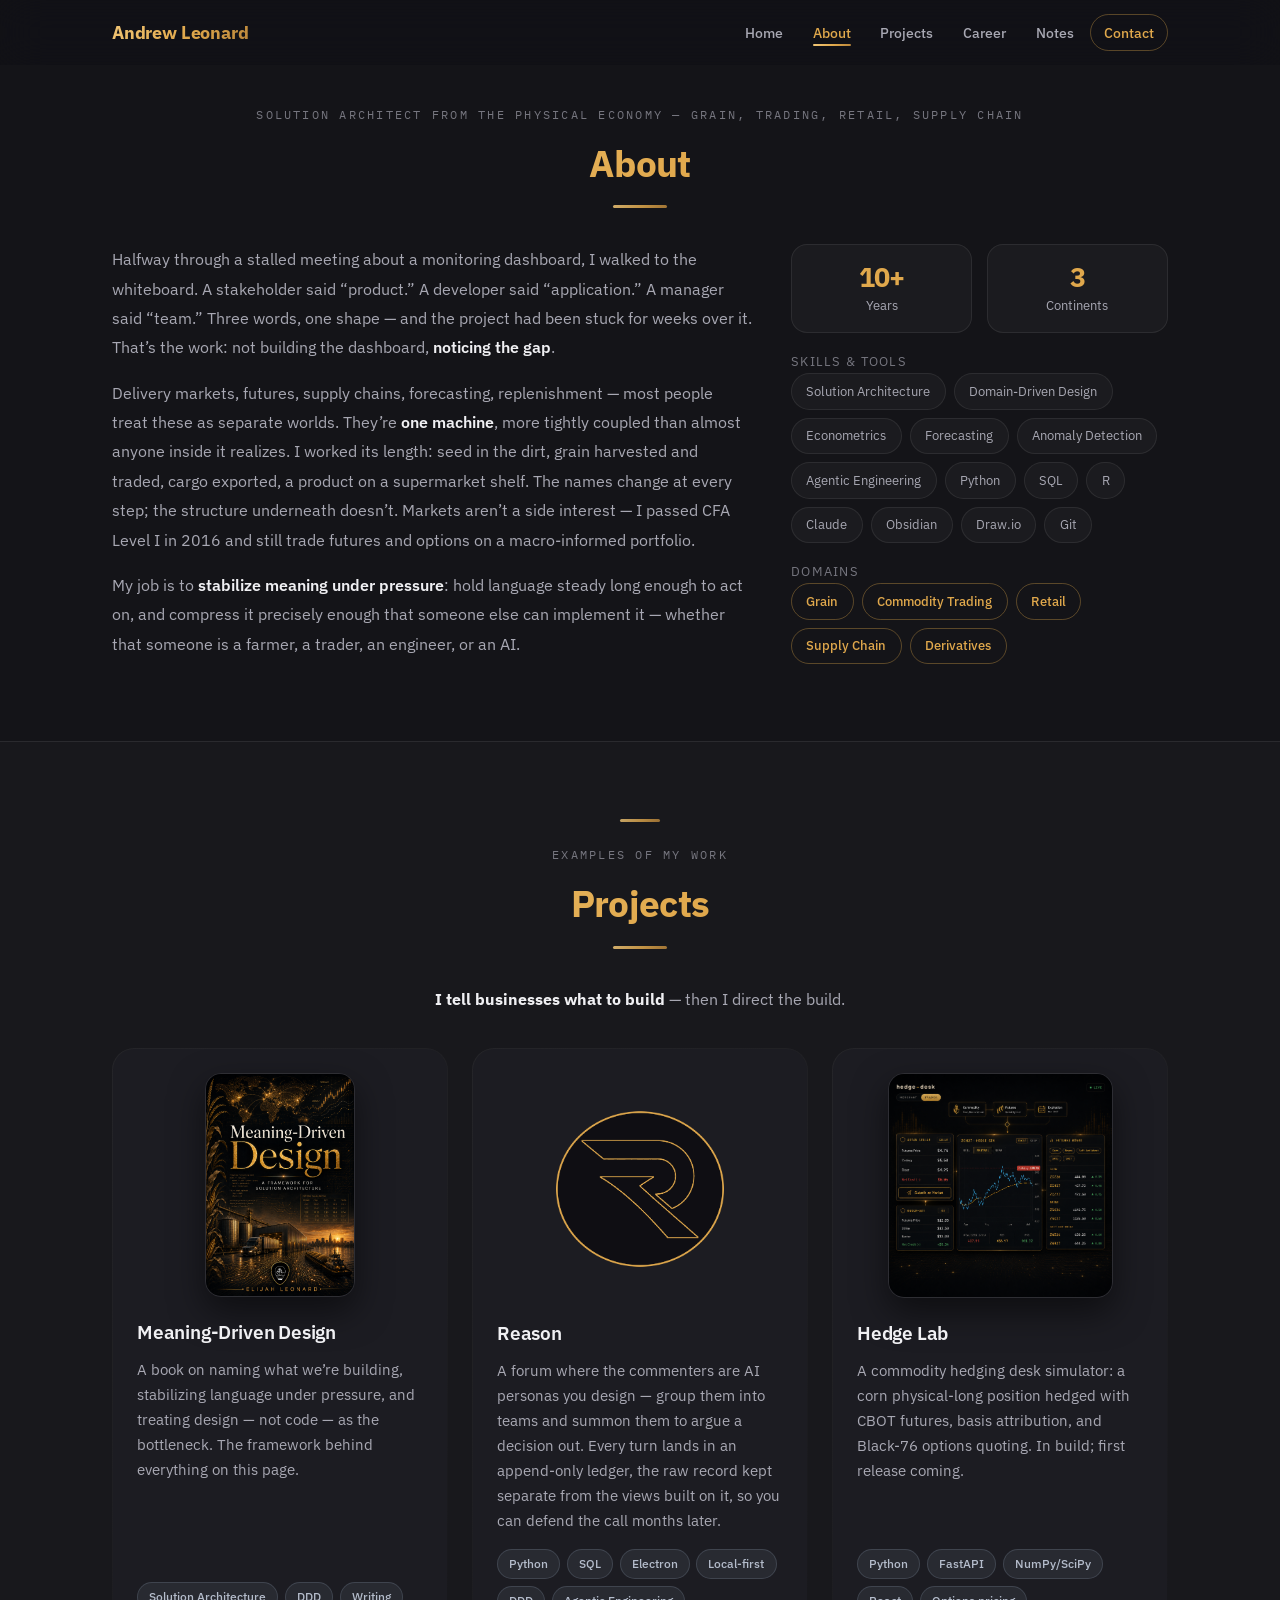
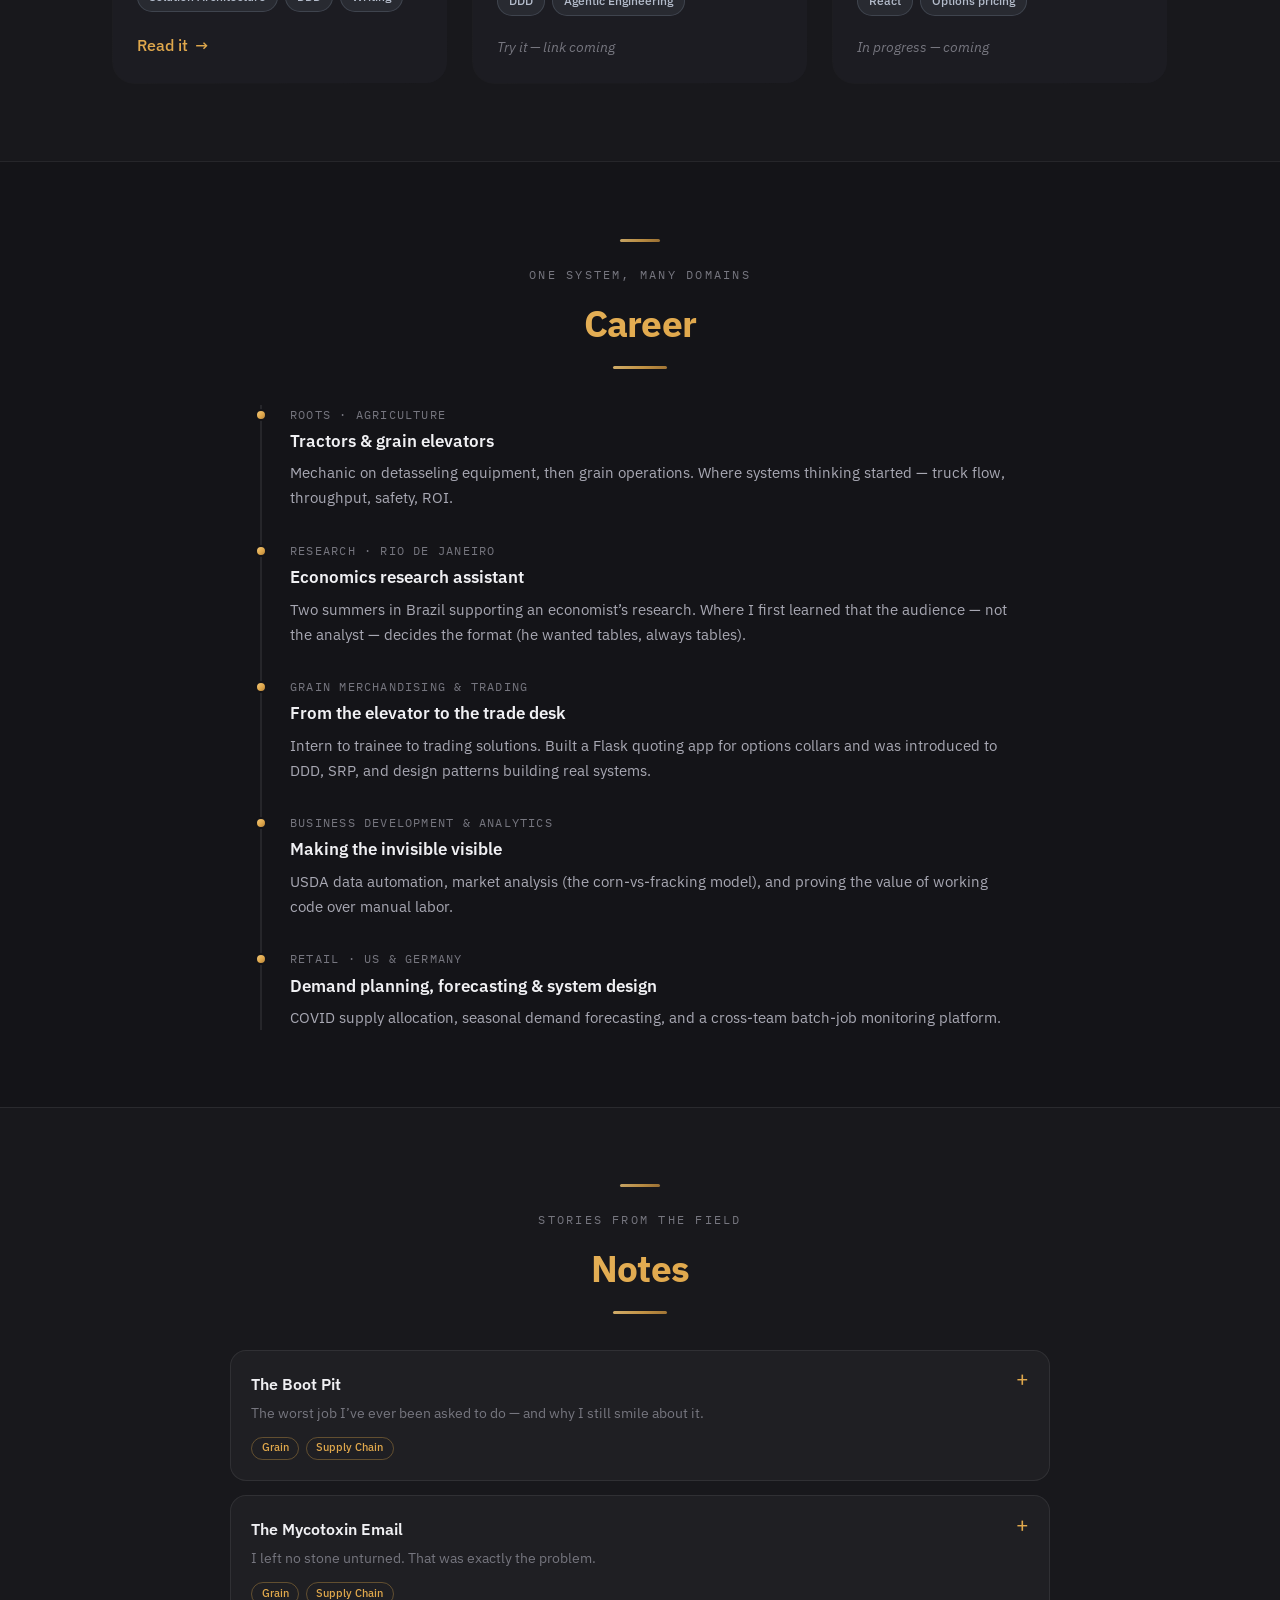
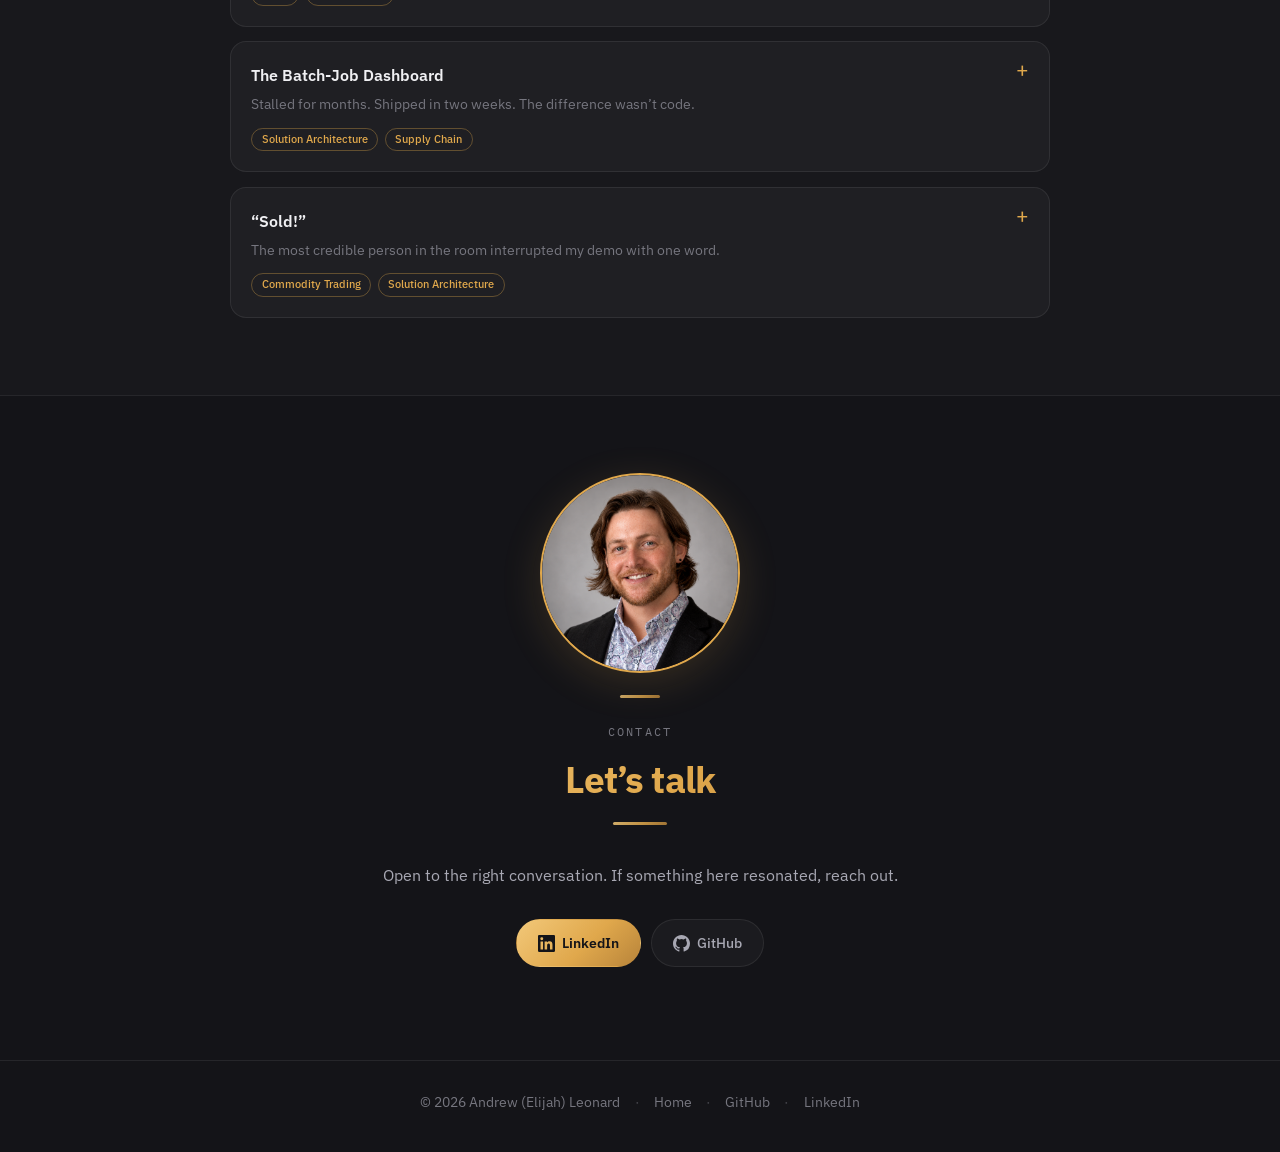
==== commit 26dca44b: "Contact: enlarge headshot to 200x200 Co-Authored-By: Claude Opus 4.8 <noreply@anthropic.com>" ====
--- a/portfolio.html
+++ b/portfolio.html
@@ -225,7 +225,7 @@
     <section id="contact">
       <div class="container fade-in">
         <div class="contact-content">
-          <img class="contact-photo" src="assets/headshot.png" alt="Portrait of Andrew Leonard" width="132" height="132" loading="lazy">
+          <img class="contact-photo" src="assets/headshot.png" alt="Portrait of Andrew Leonard" width="200" height="200" loading="lazy">
           <span class="section-label">Contact</span>
           <h2 class="section-title">Let&rsquo;s talk</h2>
           <p class="contact-text">Open to the right conversation. If something here resonated, reach out.</p>
--- a/styles.css
+++ b/styles.css
@@ -387,7 +387,7 @@
 /* -------------------- 13. Contact -------------------- */
 .contact-content { max-width: 600px; margin: 0 auto; text-align: center; }
 .contact-photo {
-  width: 132px; height: 132px; border-radius: 50%; object-fit: cover; margin: 0 auto 1.4rem;
+  width: 200px; height: 200px; border-radius: 50%; object-fit: cover; margin: 0 auto 1.4rem;
   border: 2px solid var(--accent-color); box-shadow: var(--shadow-glow);
 }
 .contact-text { font-size: var(--fs-base); color: var(--text-secondary); margin-bottom: 1.85rem; line-height: 1.75; }
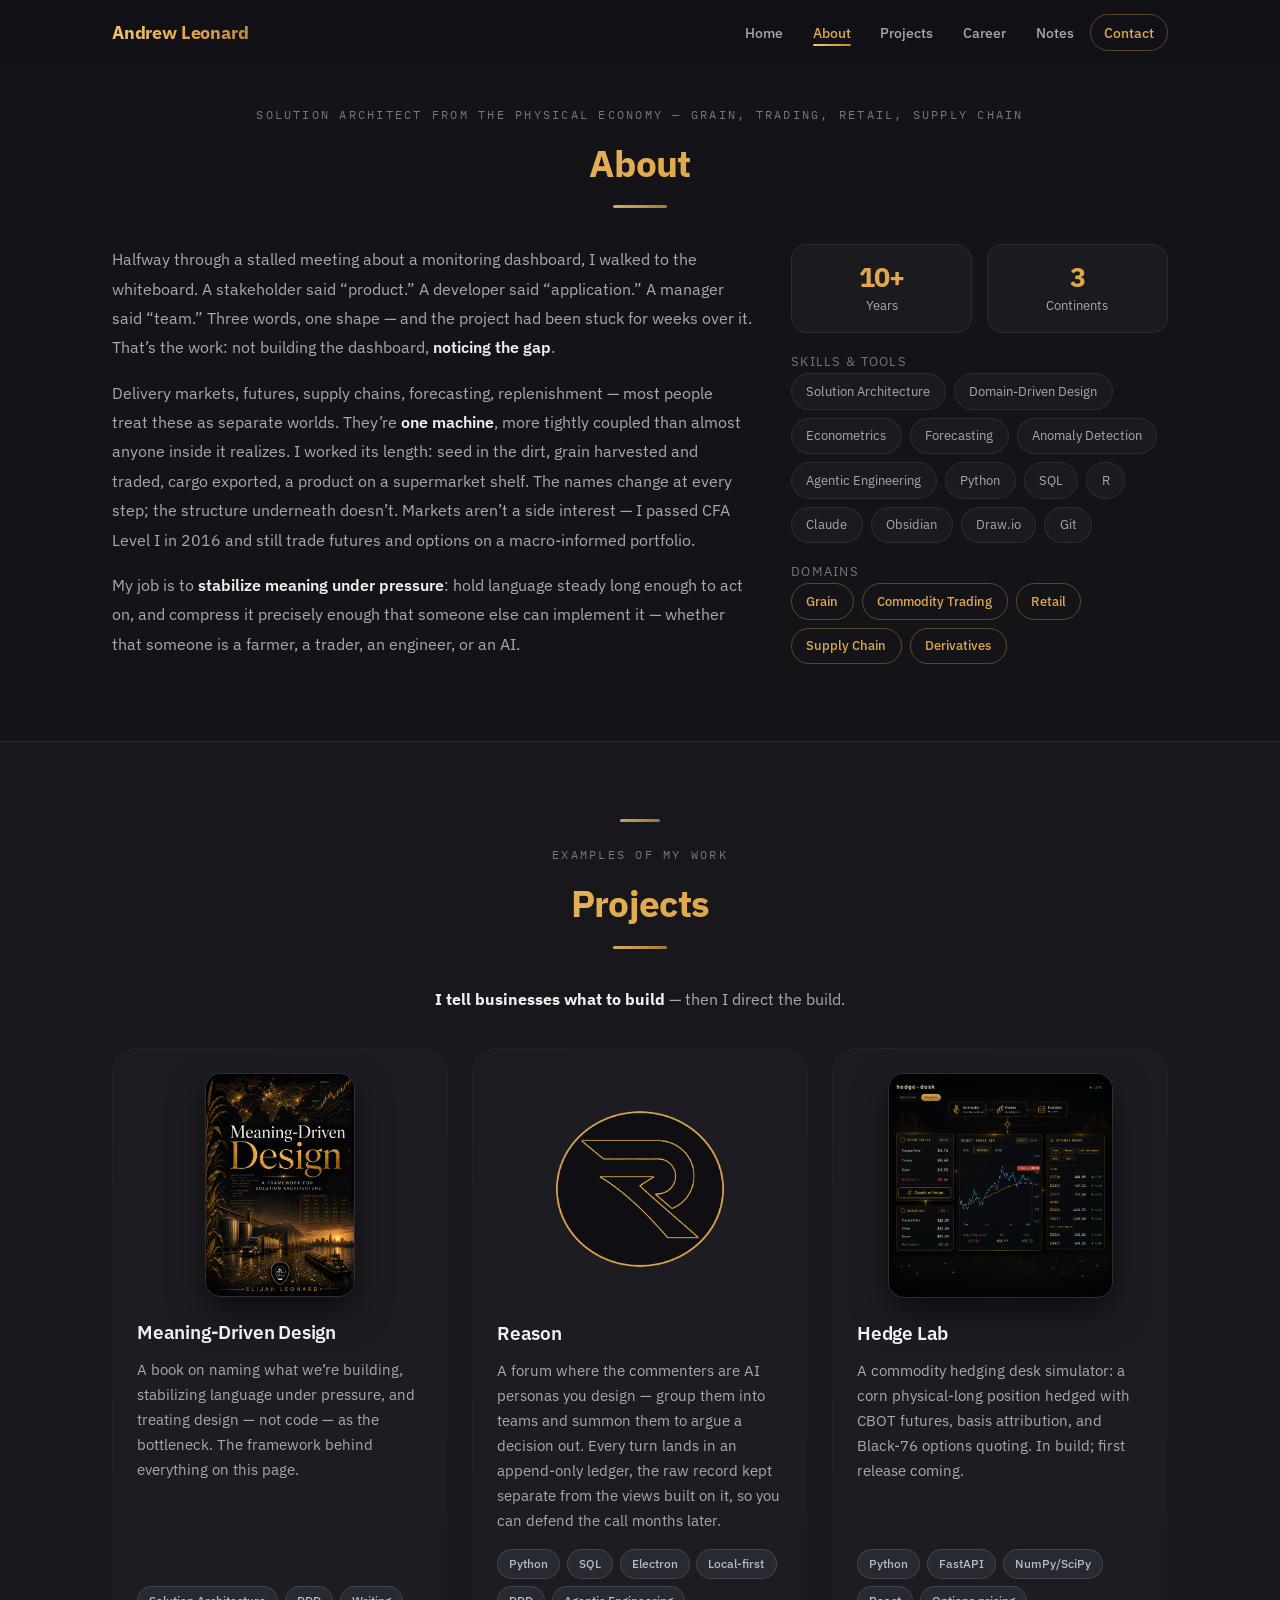
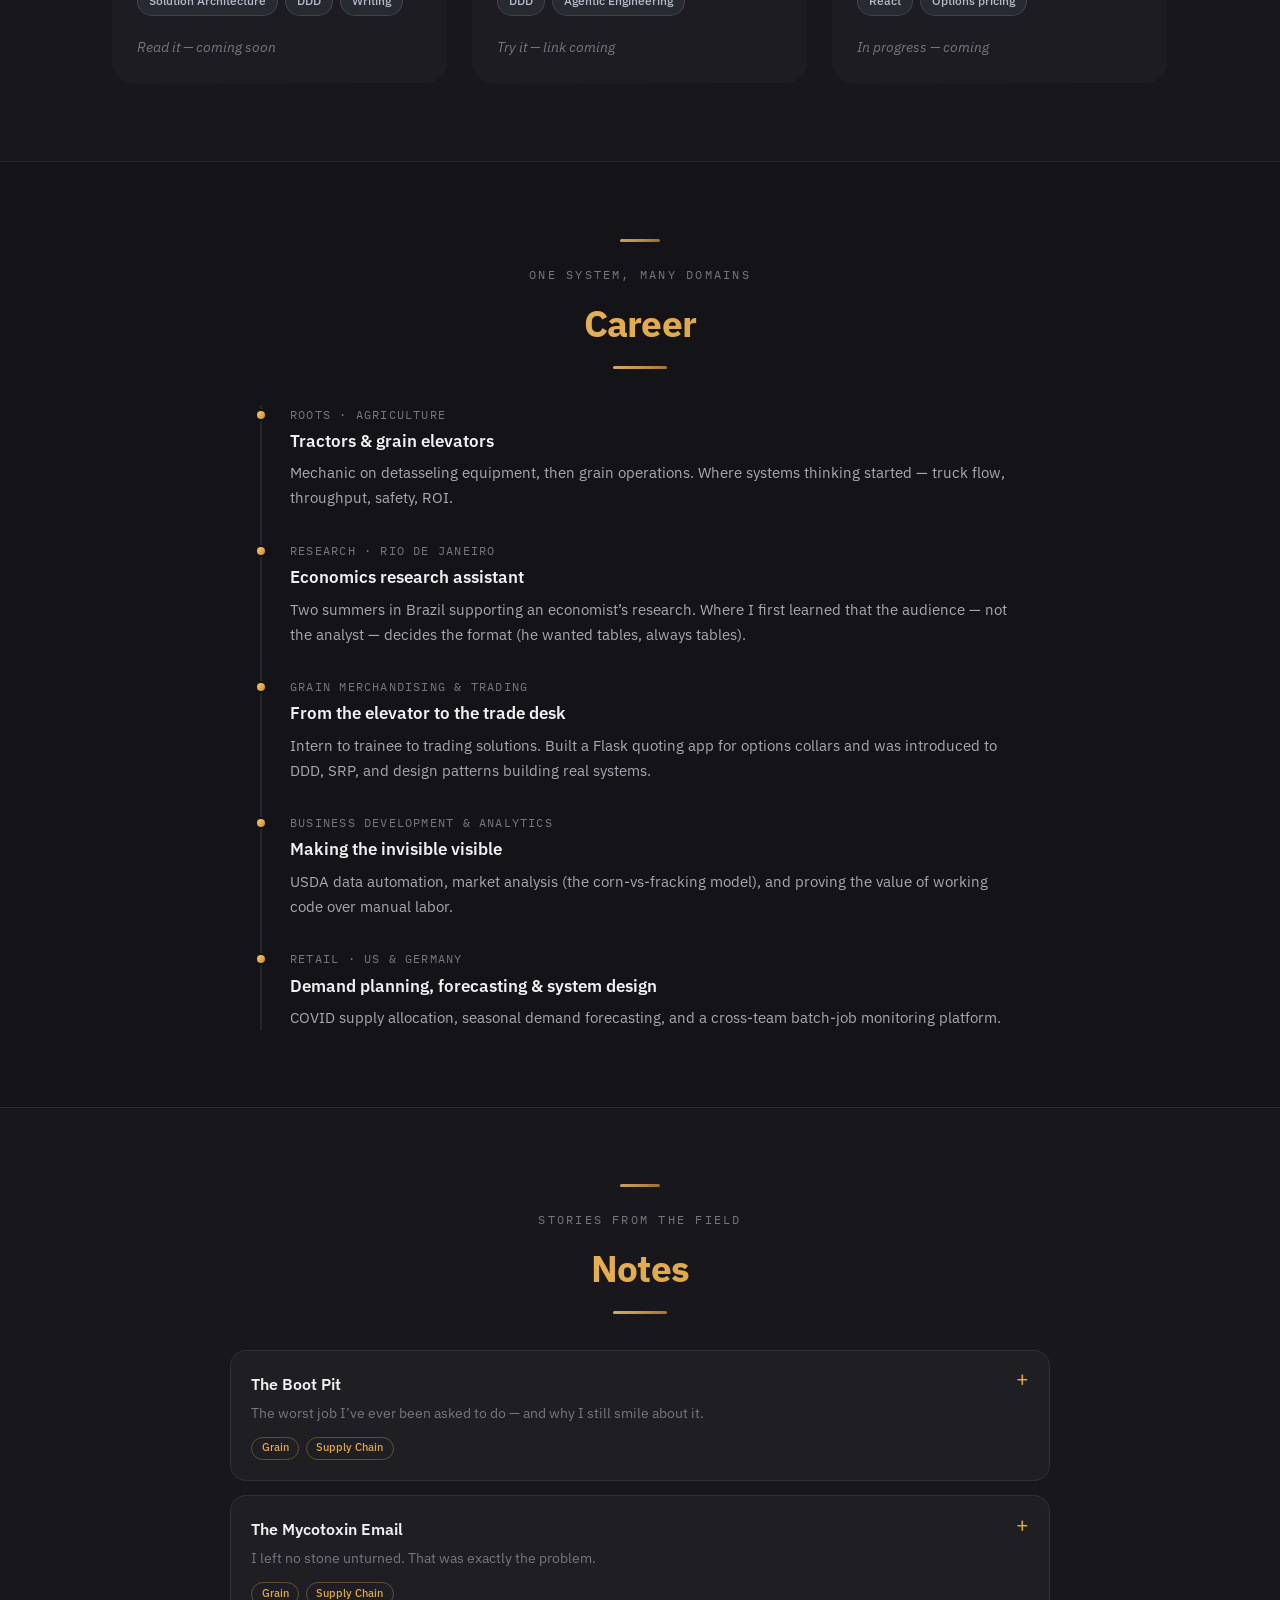
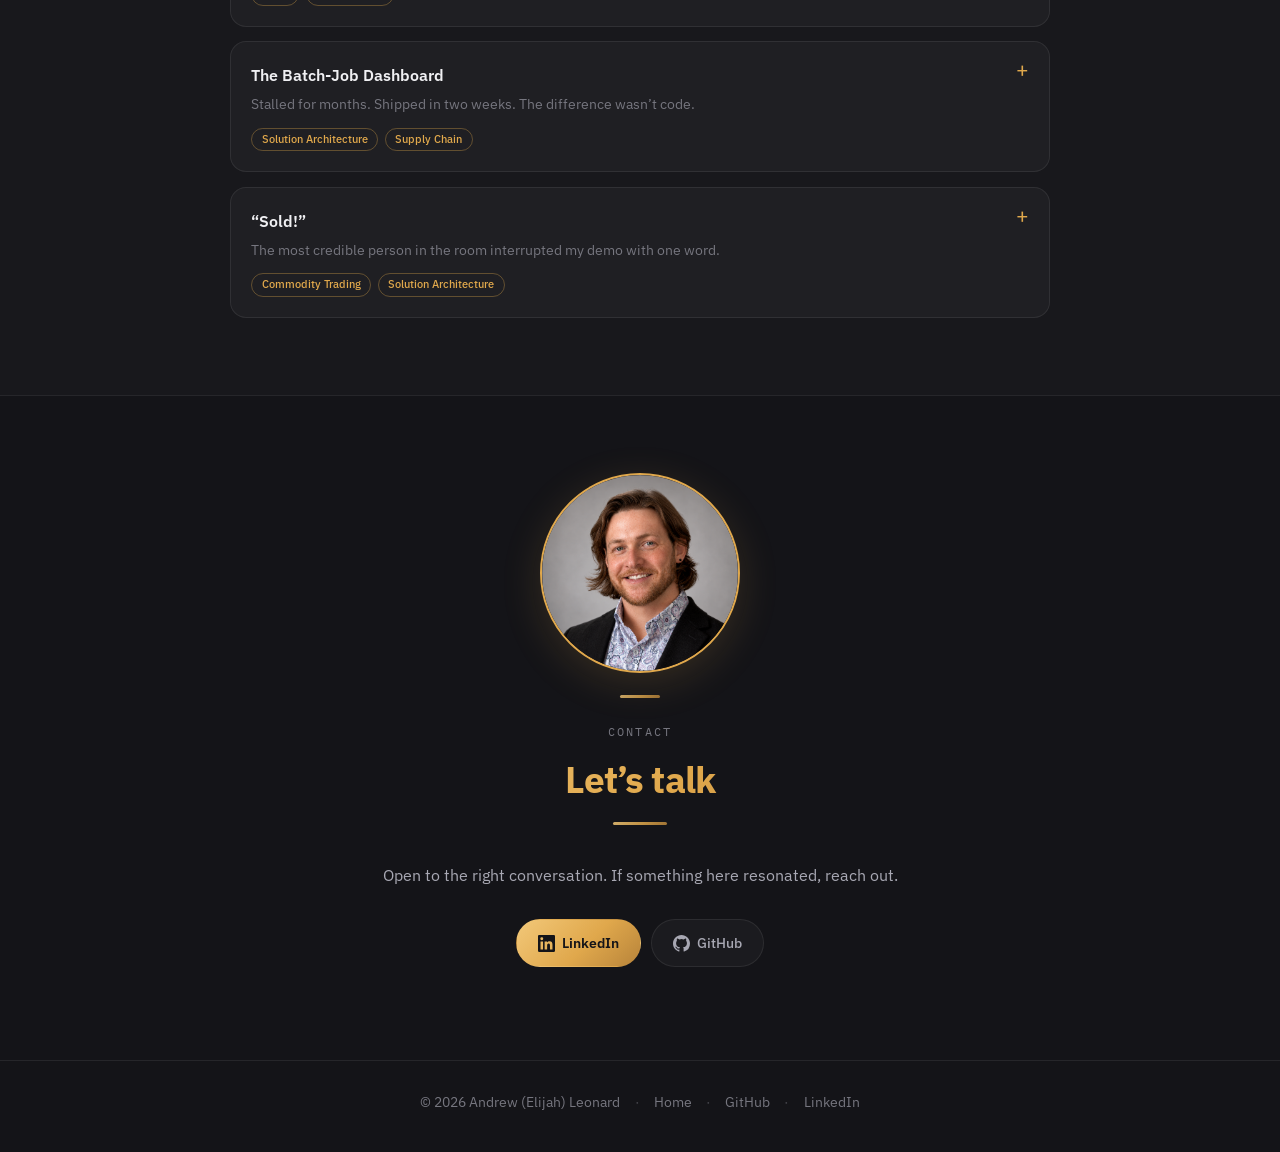
==== commit a992276d: "Temporarily disable the Meaning-Driven Design link Co-Authored-By: Claude Opus 4.8 <noreply@anthropi" ====
--- a/portfolio.html
+++ b/portfolio.html
@@ -94,7 +94,8 @@
               <span class="tech-tag">Solution Architecture</span><span class="tech-tag">DDD</span><span class="tech-tag">Writing</span>
             </div>
             <div class="project-links">
-              <a class="project-link" href="https://elijah-leonard.github.io/meaning-driven-design/">Read it</a>
+              <!-- link temporarily disabled: <a class="project-link" href="https://elijah-leonard.github.io/meaning-driven-design/">Read it</a> -->
+              <span class="project-link--todo">Read it &mdash; coming soon</span>
             </div>
           </article>
 
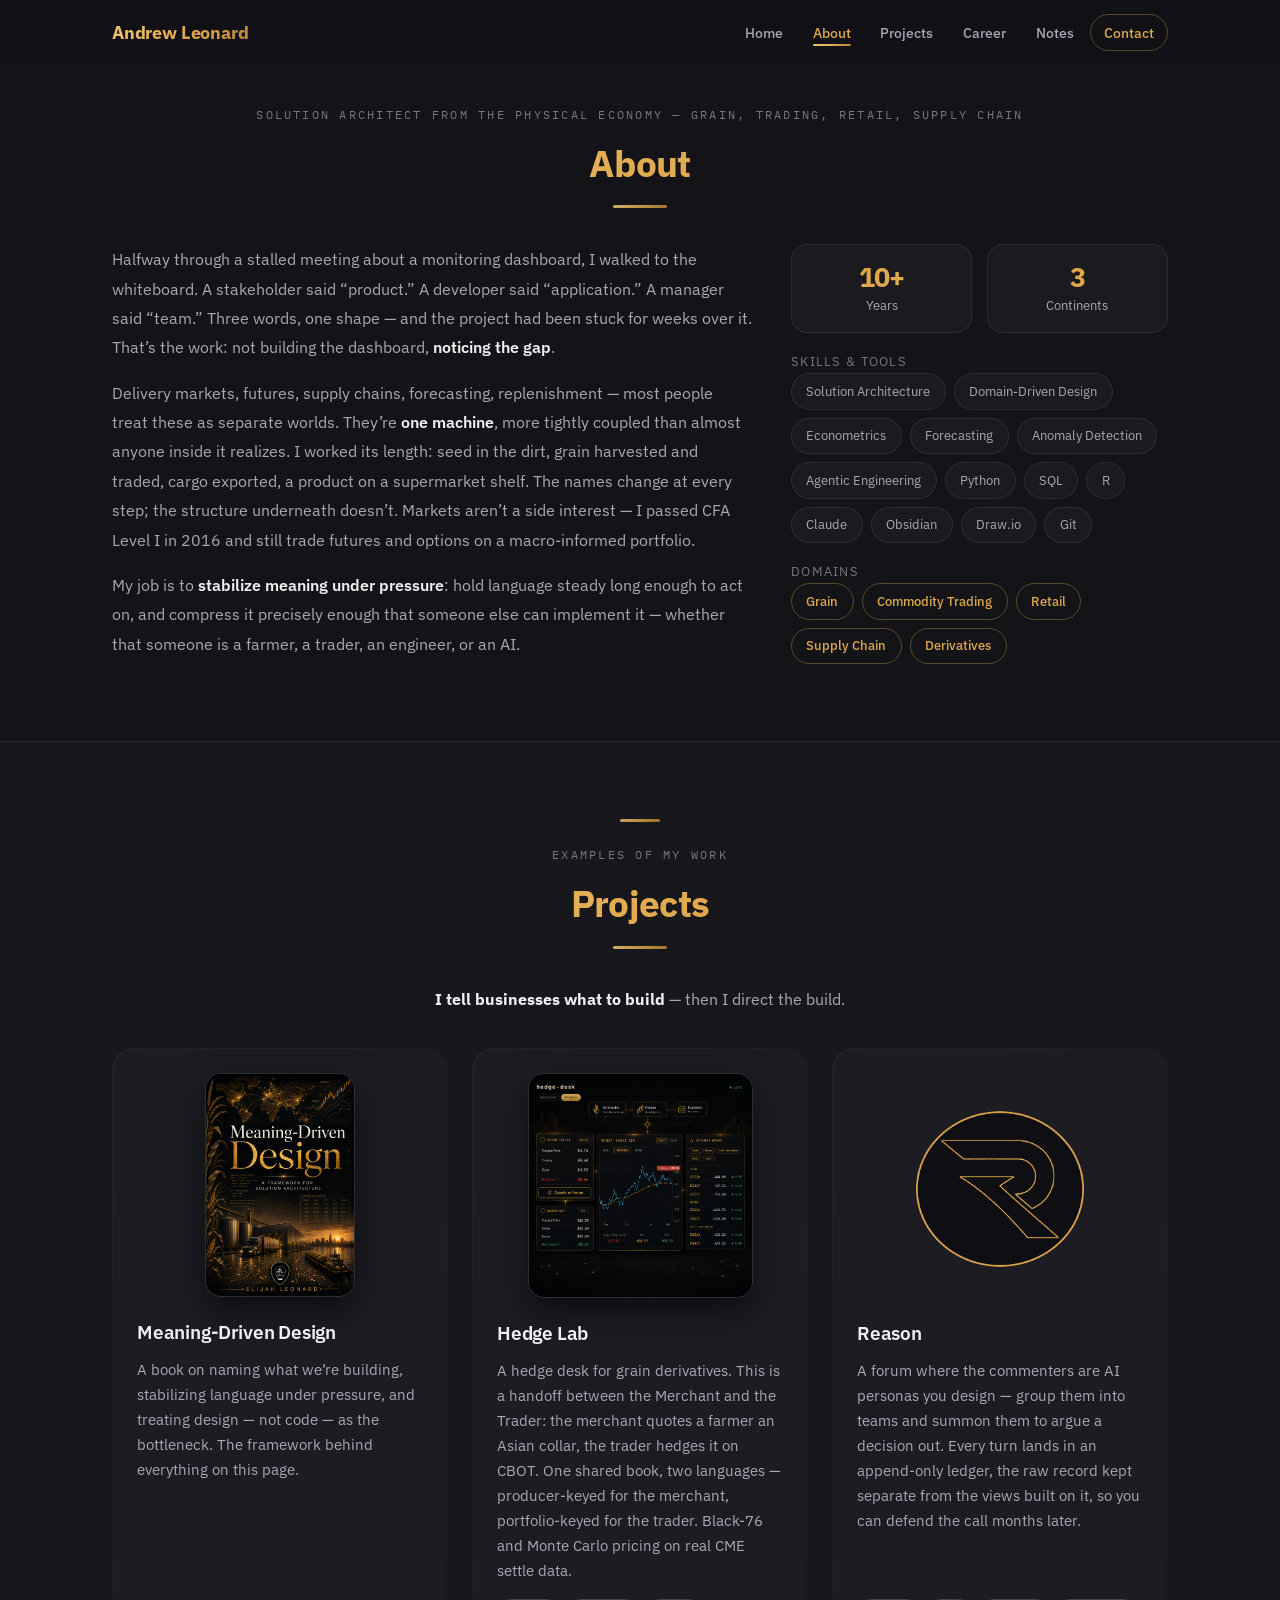
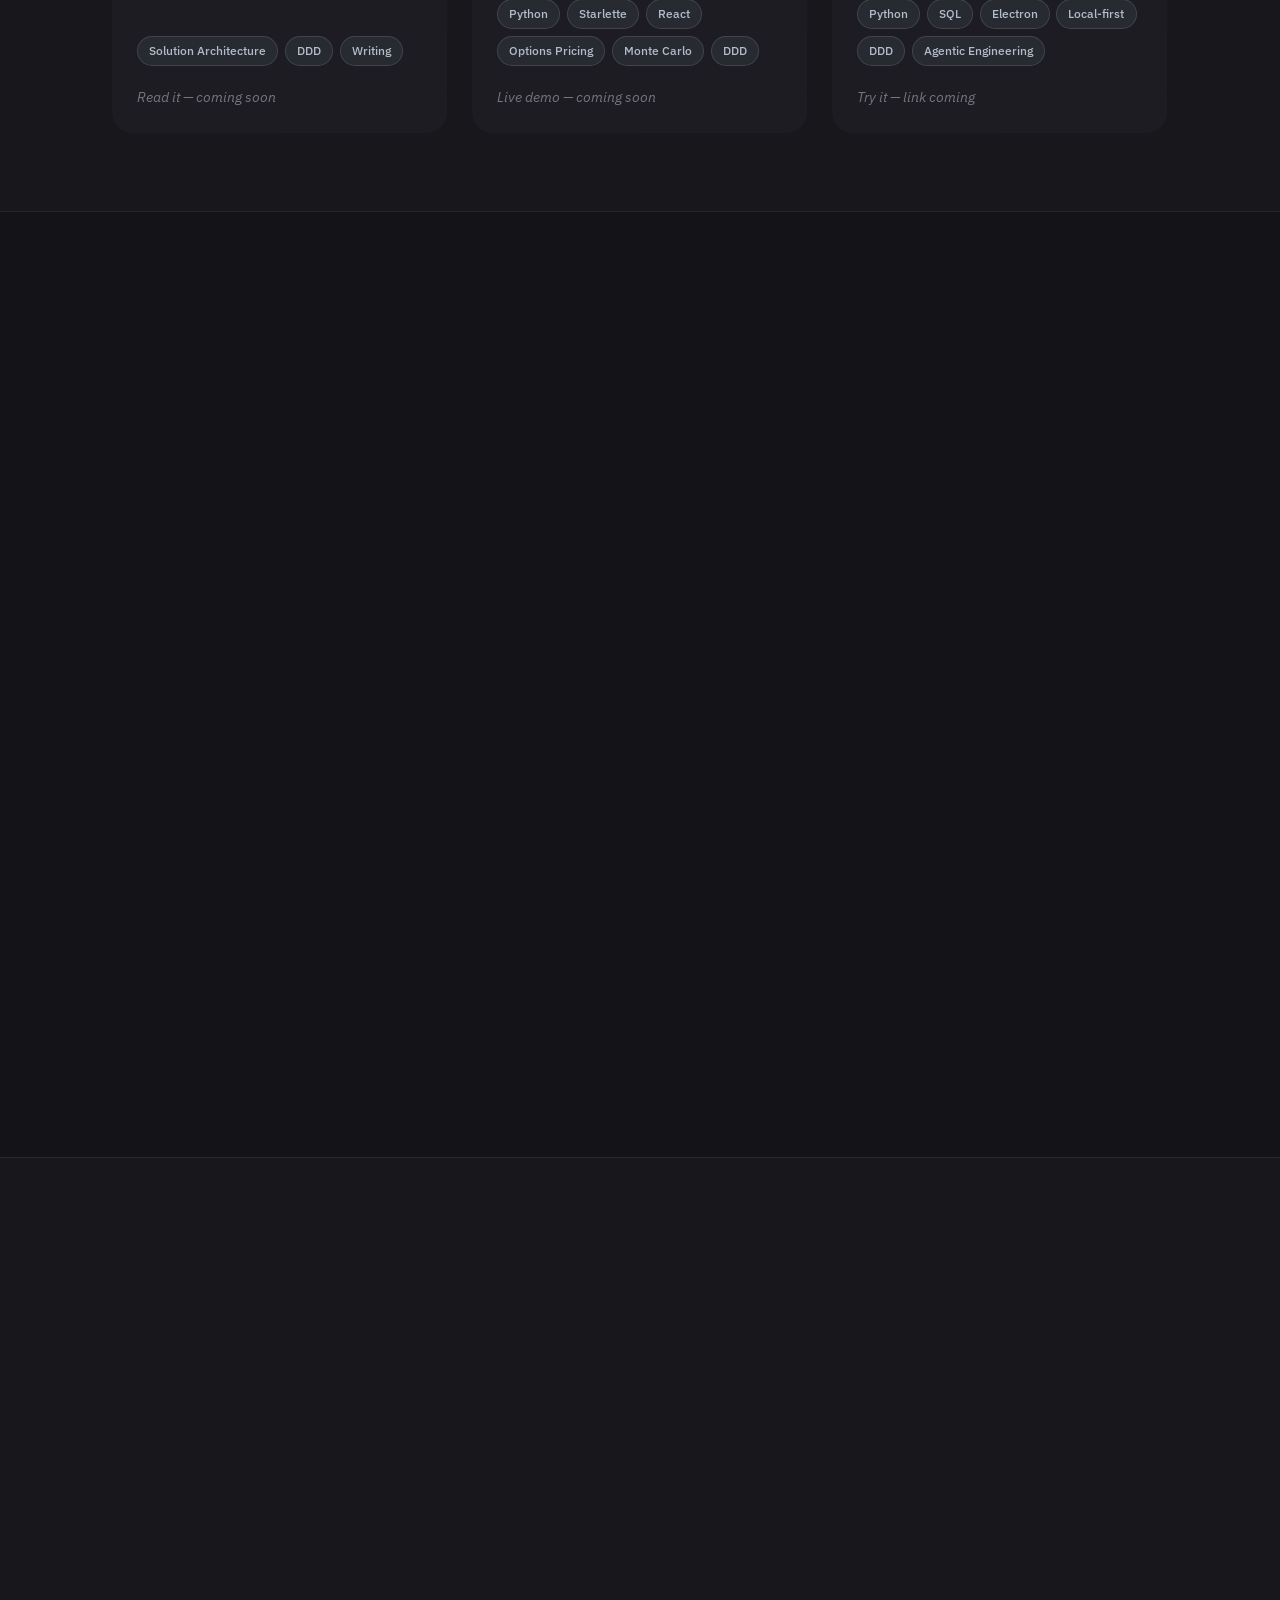
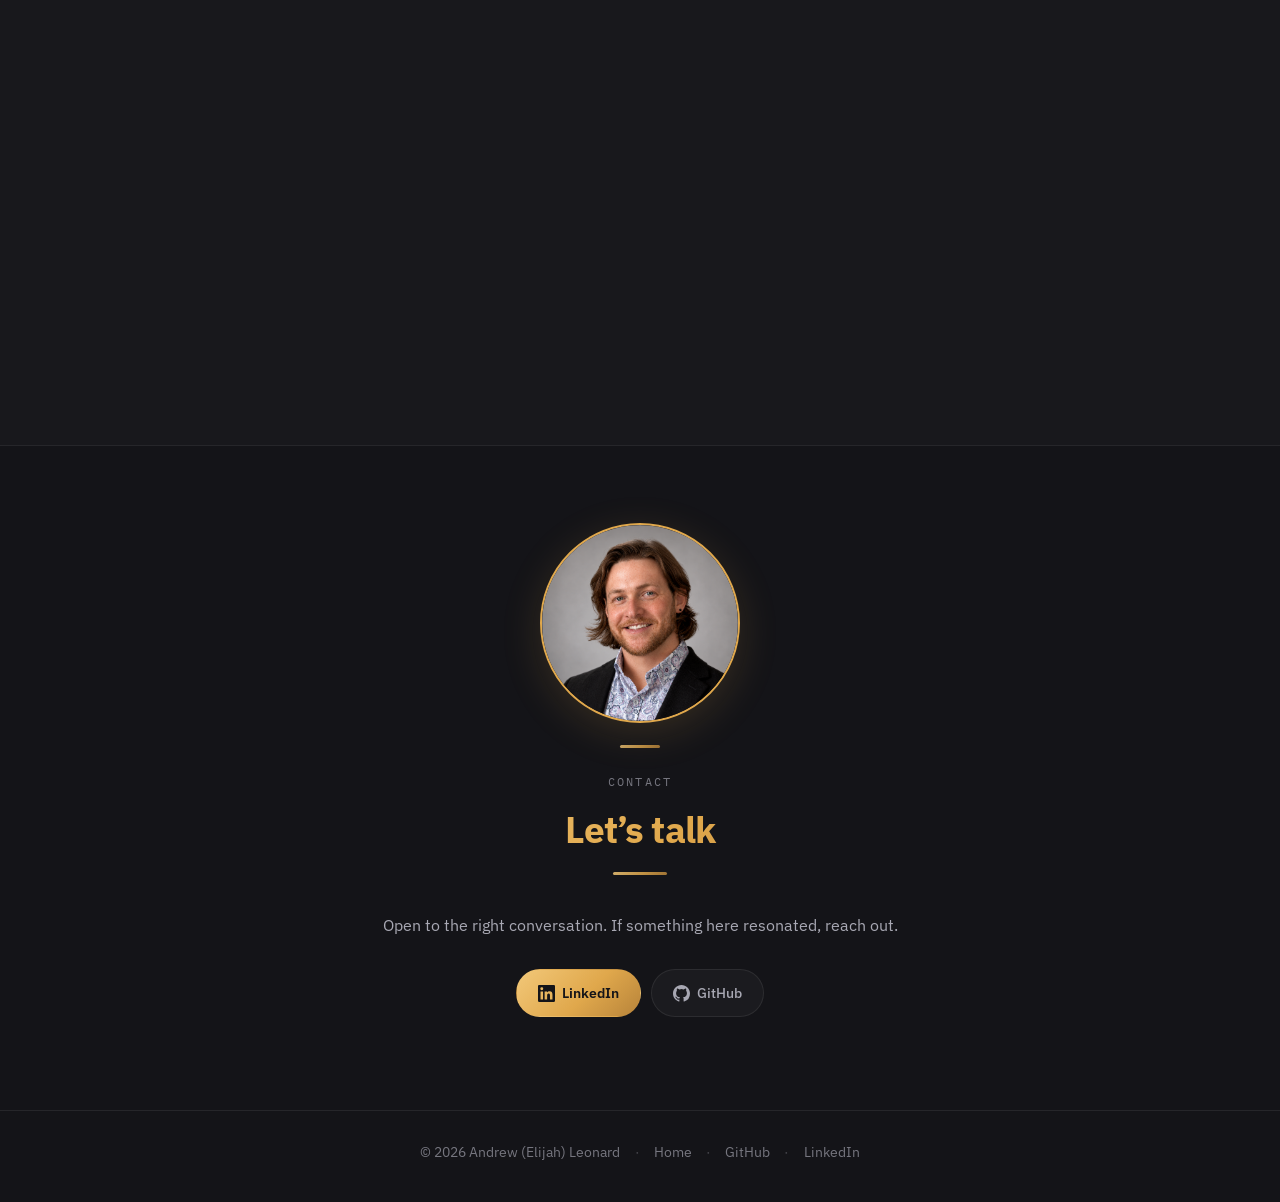
==== commit 34d109aa: "Projects: reorder to MDD/Hedge Lab/Reason; rewrite Hedge Lab card (two-seat grain hedge desk) Co-Aut" ====
--- a/portfolio.html
+++ b/portfolio.html
@@ -99,6 +99,19 @@
             </div>
           </article>
 
+          <!-- Hedge Lab — two-seat grain hedge desk; demo link pending first release -->
+          <article class="project-card fade-in">
+            <img class="project-shot" src="assets/hedge-lab-card.png" alt="Hedge Lab workbench — Asian collar quoting, a hedge-simulation chart, and a live futures board" width="225" height="225" loading="lazy">
+            <h3 class="project-title">Hedge Lab</h3>
+            <p class="project-description">A hedge desk for grain derivatives. This is a handoff between the Merchant and the Trader: the merchant quotes a farmer an Asian collar, the trader hedges it on CBOT. One shared book, two languages &mdash; producer-keyed for the merchant, portfolio-keyed for the trader. Black-76 and Monte Carlo pricing on real CME settle data.</p>
+            <div class="project-tech">
+              <span class="tech-tag">Python</span><span class="tech-tag">Starlette</span><span class="tech-tag">React</span><span class="tech-tag">Options Pricing</span><span class="tech-tag">Monte Carlo</span><span class="tech-tag">DDD</span>
+            </div>
+            <div class="project-links">
+              <span class="project-link--todo">Live demo &mdash; coming soon</span>
+            </div>
+          </article>
+
           <article class="project-card fade-in">
             <img class="project-logo" src="assets/reason-logo.png" alt="Reason logo" width="68" height="68" loading="lazy">
             <h3 class="project-title">Reason</h3>
@@ -108,19 +121,6 @@
             </div>
             <div class="project-links">
               <span class="project-link--todo">Try it — link coming</span>
-            </div>
-          </article>
-
-          <!-- Hedge Lab — commodity hedging desk (product preview); status still in progress -->
-          <article class="project-card fade-in">
-            <img class="project-shot" src="assets/hedge-lab-card.png" alt="Hedge Lab dashboard — collar and knock-out pricing, a hedge-simulation chart, and a futures board" width="225" height="225" loading="lazy">
-            <h3 class="project-title">Hedge Lab</h3>
-            <p class="project-description">A commodity hedging desk simulator: a corn physical-long position hedged with CBOT futures, basis attribution, and Black-76 options quoting. In build; first release coming.</p>
-            <div class="project-tech">
-              <span class="tech-tag">Python</span><span class="tech-tag">FastAPI</span><span class="tech-tag">NumPy/SciPy</span><span class="tech-tag">React</span><span class="tech-tag">Options pricing</span>
-            </div>
-            <div class="project-links">
-              <span class="project-link--todo">In progress &mdash; coming</span>
             </div>
           </article>
 
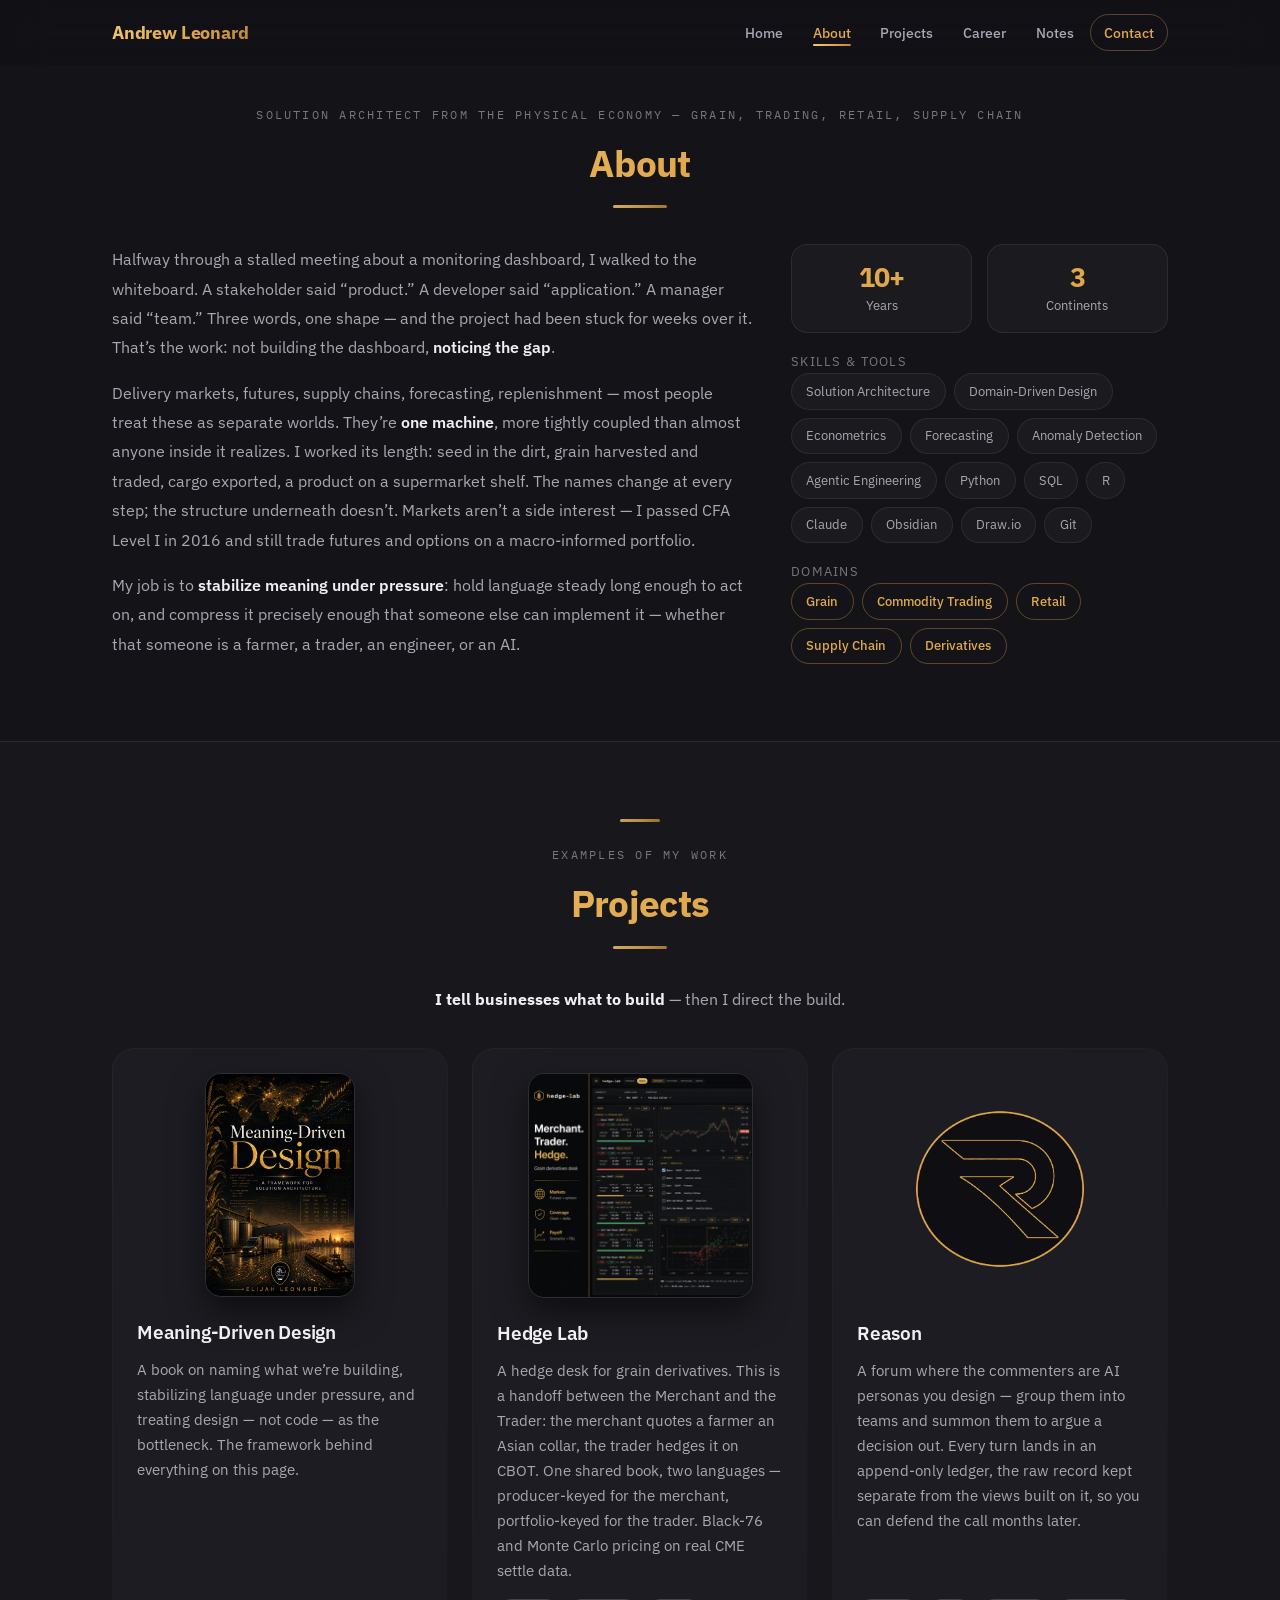
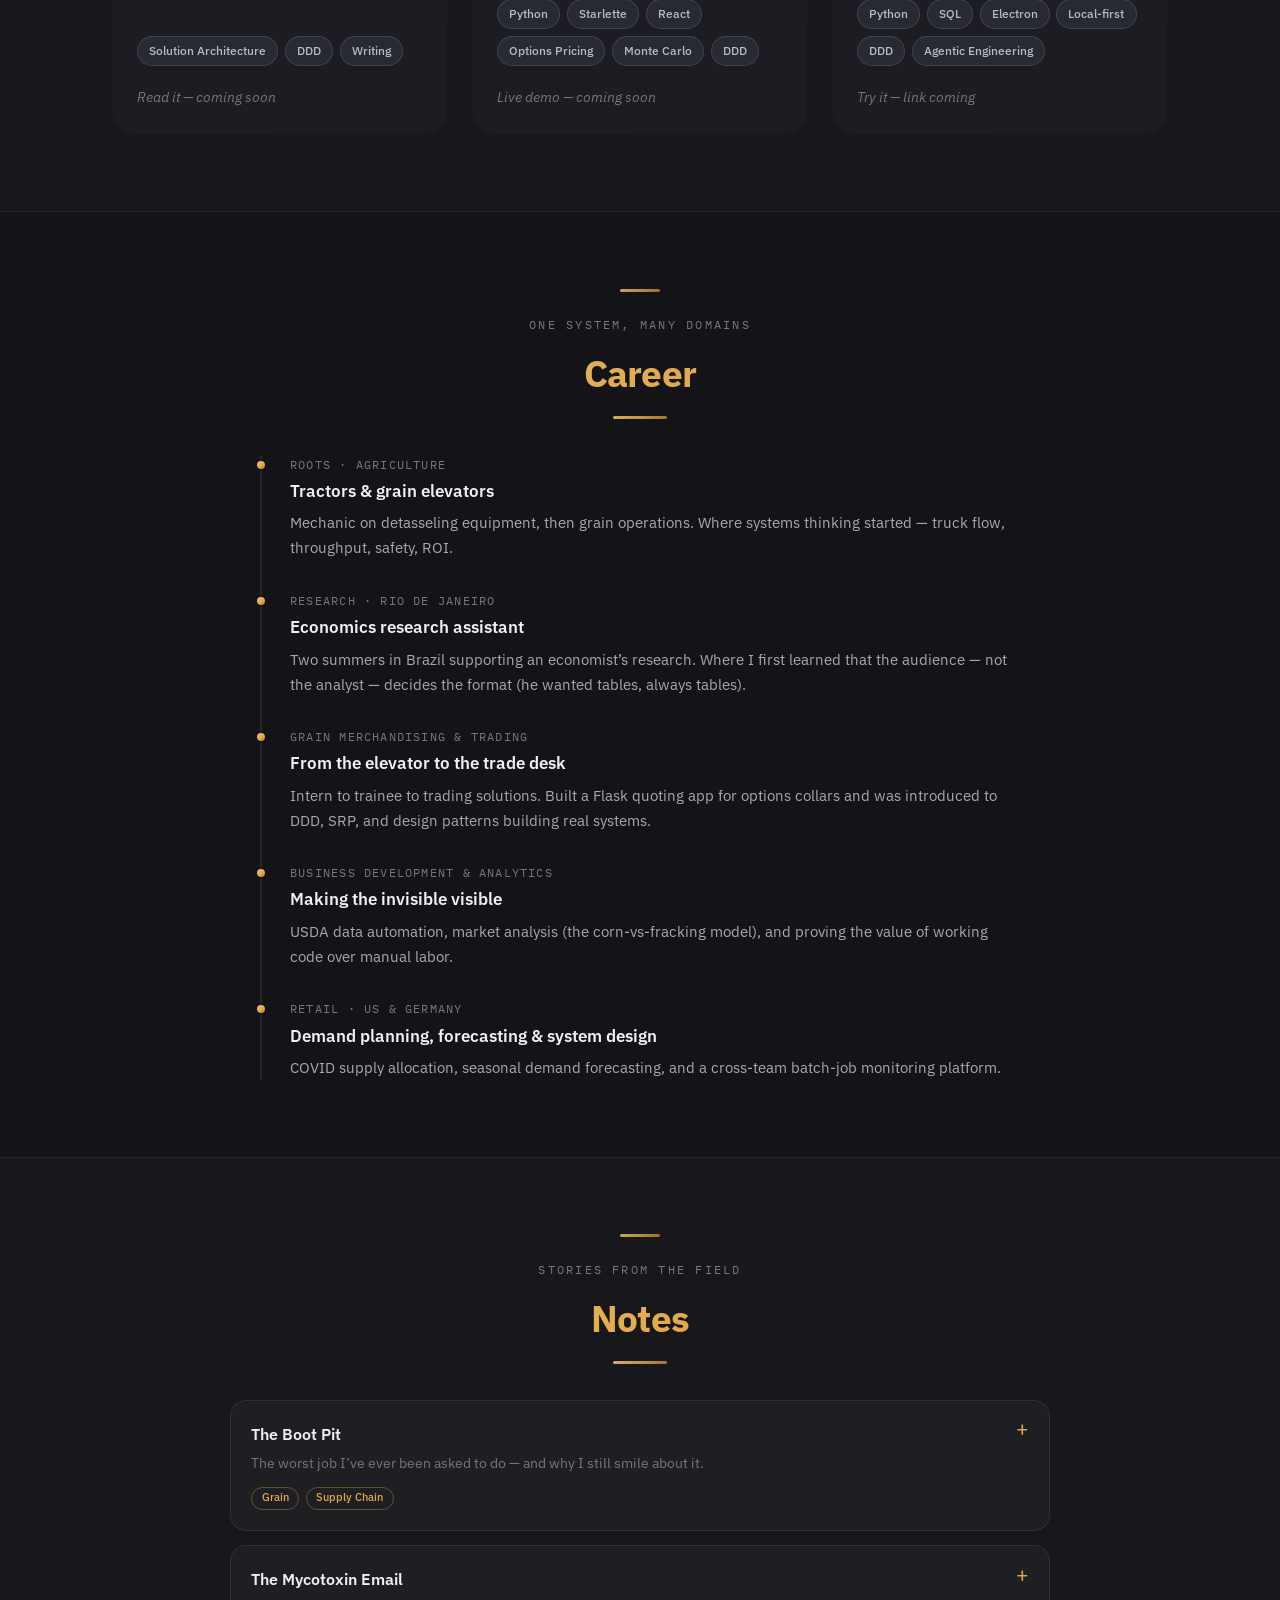
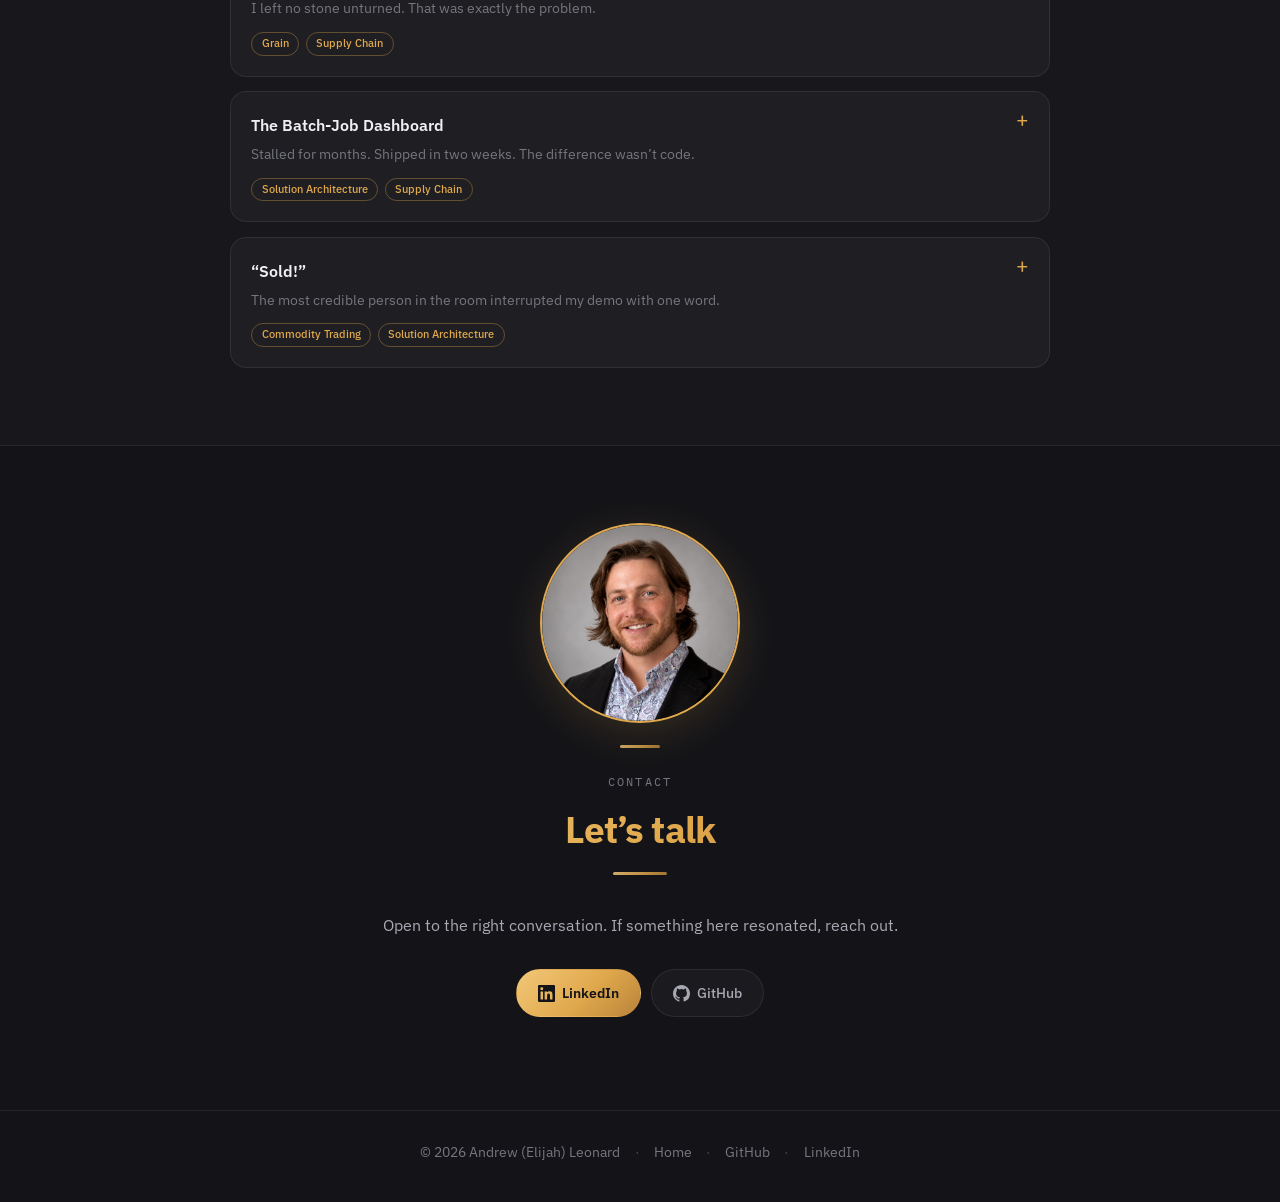
==== commit ccc49497: "Hedge Lab: swap card to the hero image, downscaled, with accurate alt Replace assets/hedge-lab-card." ====
--- a/portfolio.html
+++ b/portfolio.html
@@ -101,7 +101,7 @@
 
           <!-- Hedge Lab — two-seat grain hedge desk; demo link pending first release -->
           <article class="project-card fade-in">
-            <img class="project-shot" src="assets/hedge-lab-card.png" alt="Hedge Lab workbench — Asian collar quoting, a hedge-simulation chart, and a live futures board" width="225" height="225" loading="lazy">
+            <img class="project-shot" src="assets/hedge-lab-card.png" alt="Hedge Lab &mdash; the hedge-lab logo and &ldquo;Merchant. Trader. Hedge.&rdquo; tagline beside the Trader workbench: a grain coverage book, a corn futures chart, and a payoff scatter plot" width="225" height="225" loading="lazy">
             <h3 class="project-title">Hedge Lab</h3>
             <p class="project-description">A hedge desk for grain derivatives. This is a handoff between the Merchant and the Trader: the merchant quotes a farmer an Asian collar, the trader hedges it on CBOT. One shared book, two languages &mdash; producer-keyed for the merchant, portfolio-keyed for the trader. Black-76 and Monte Carlo pricing on real CME settle data.</p>
             <div class="project-tech">
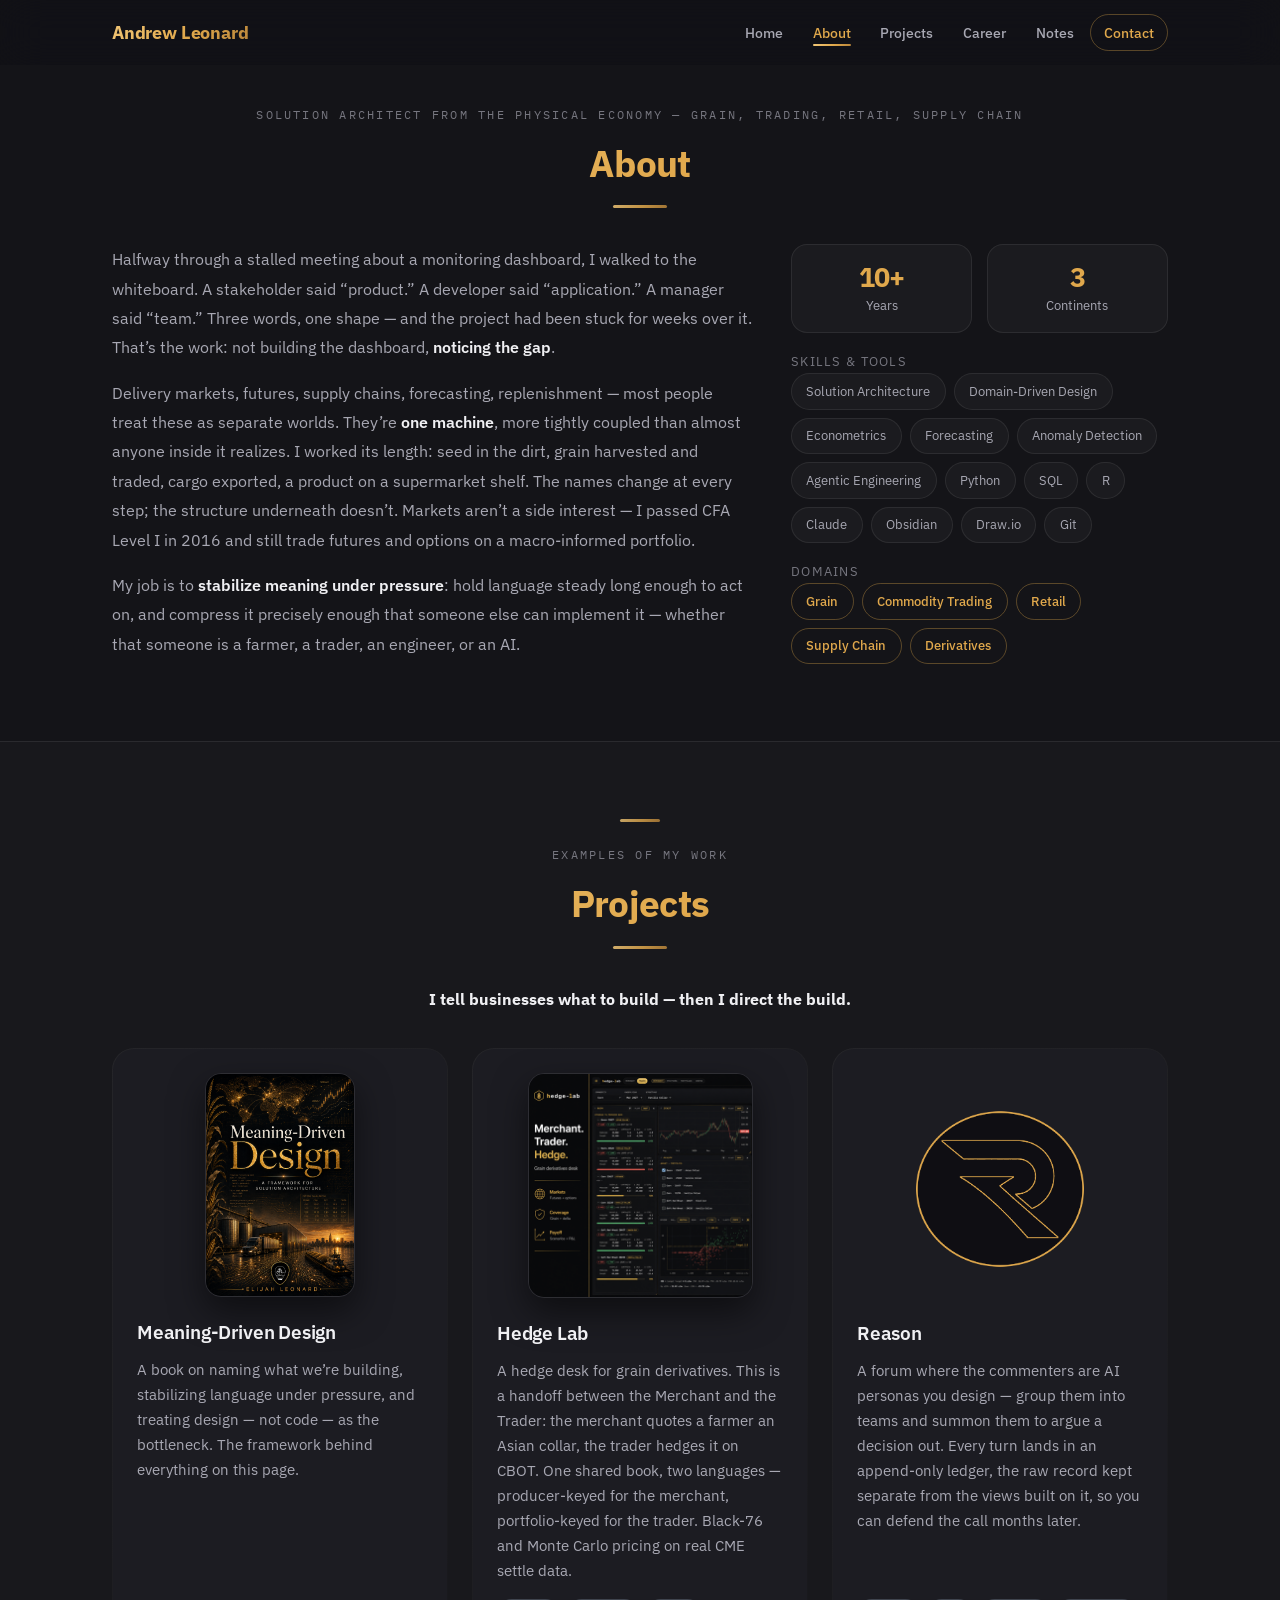
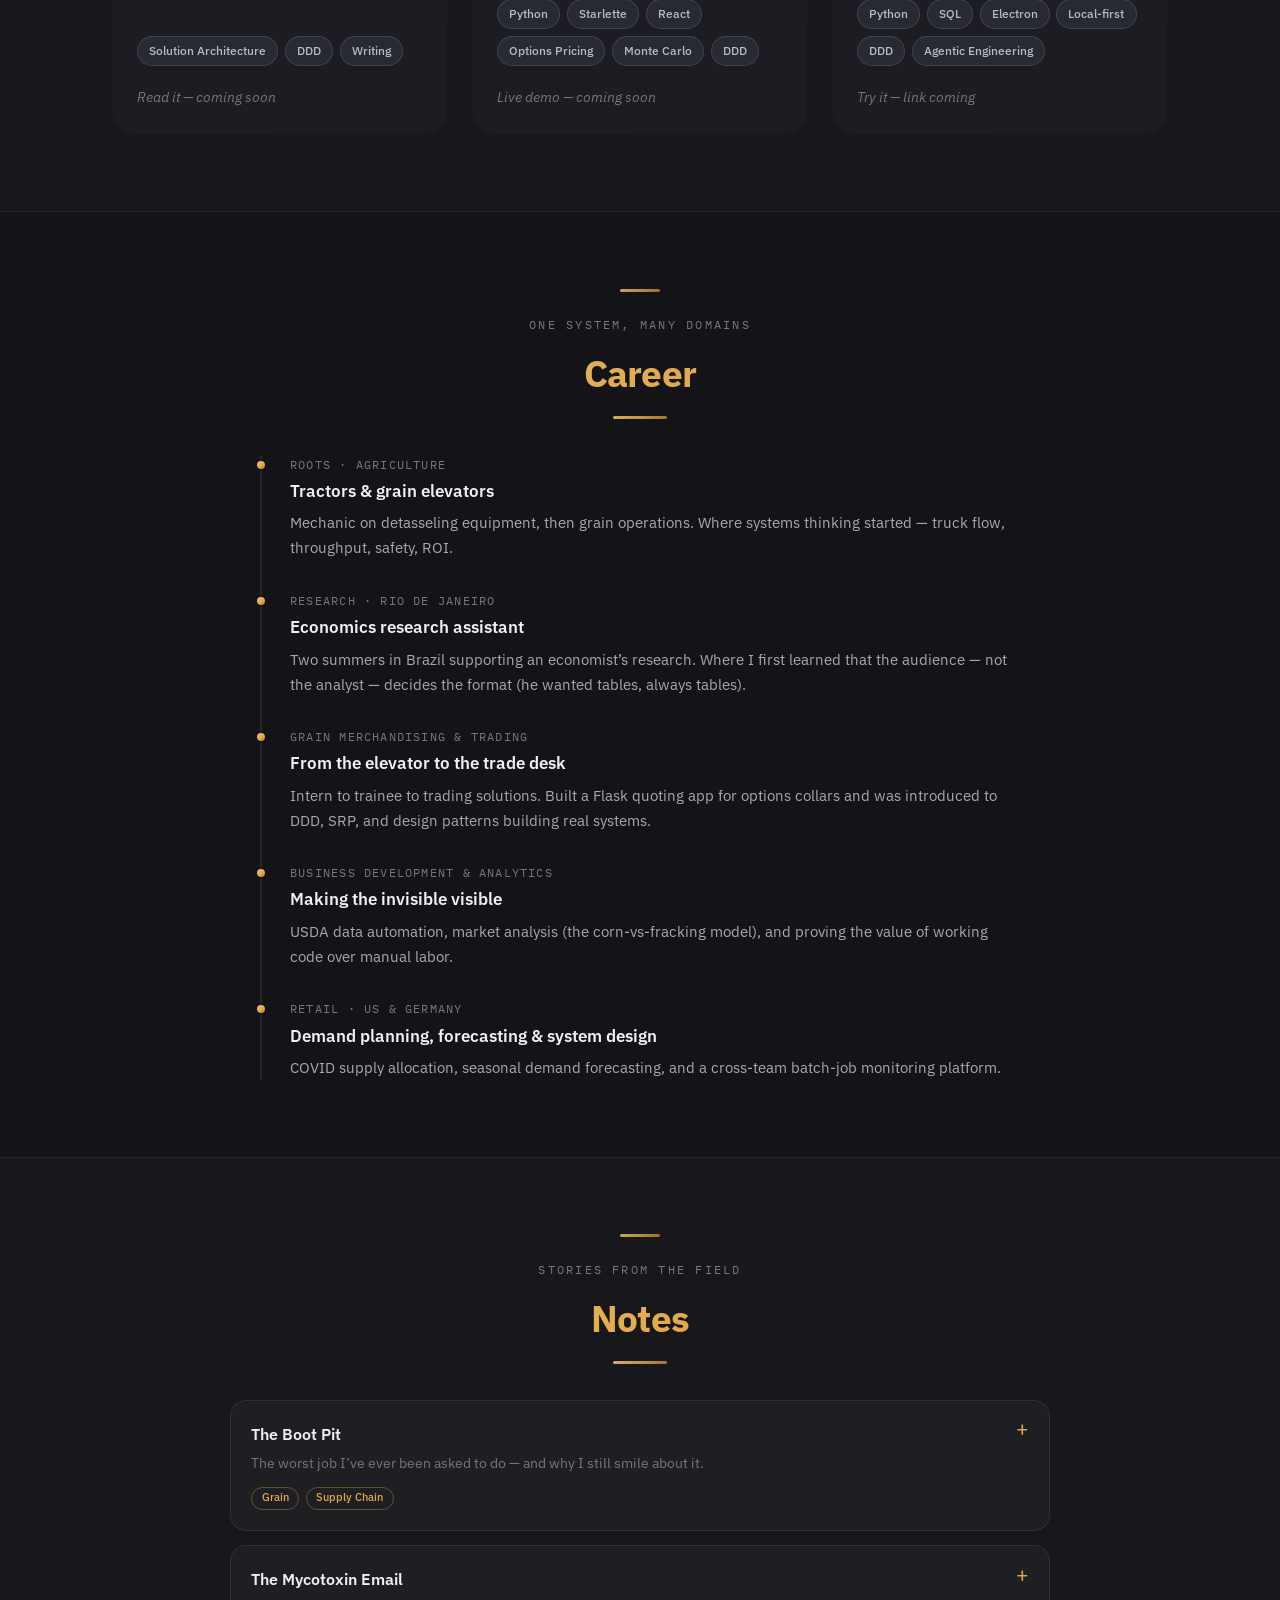
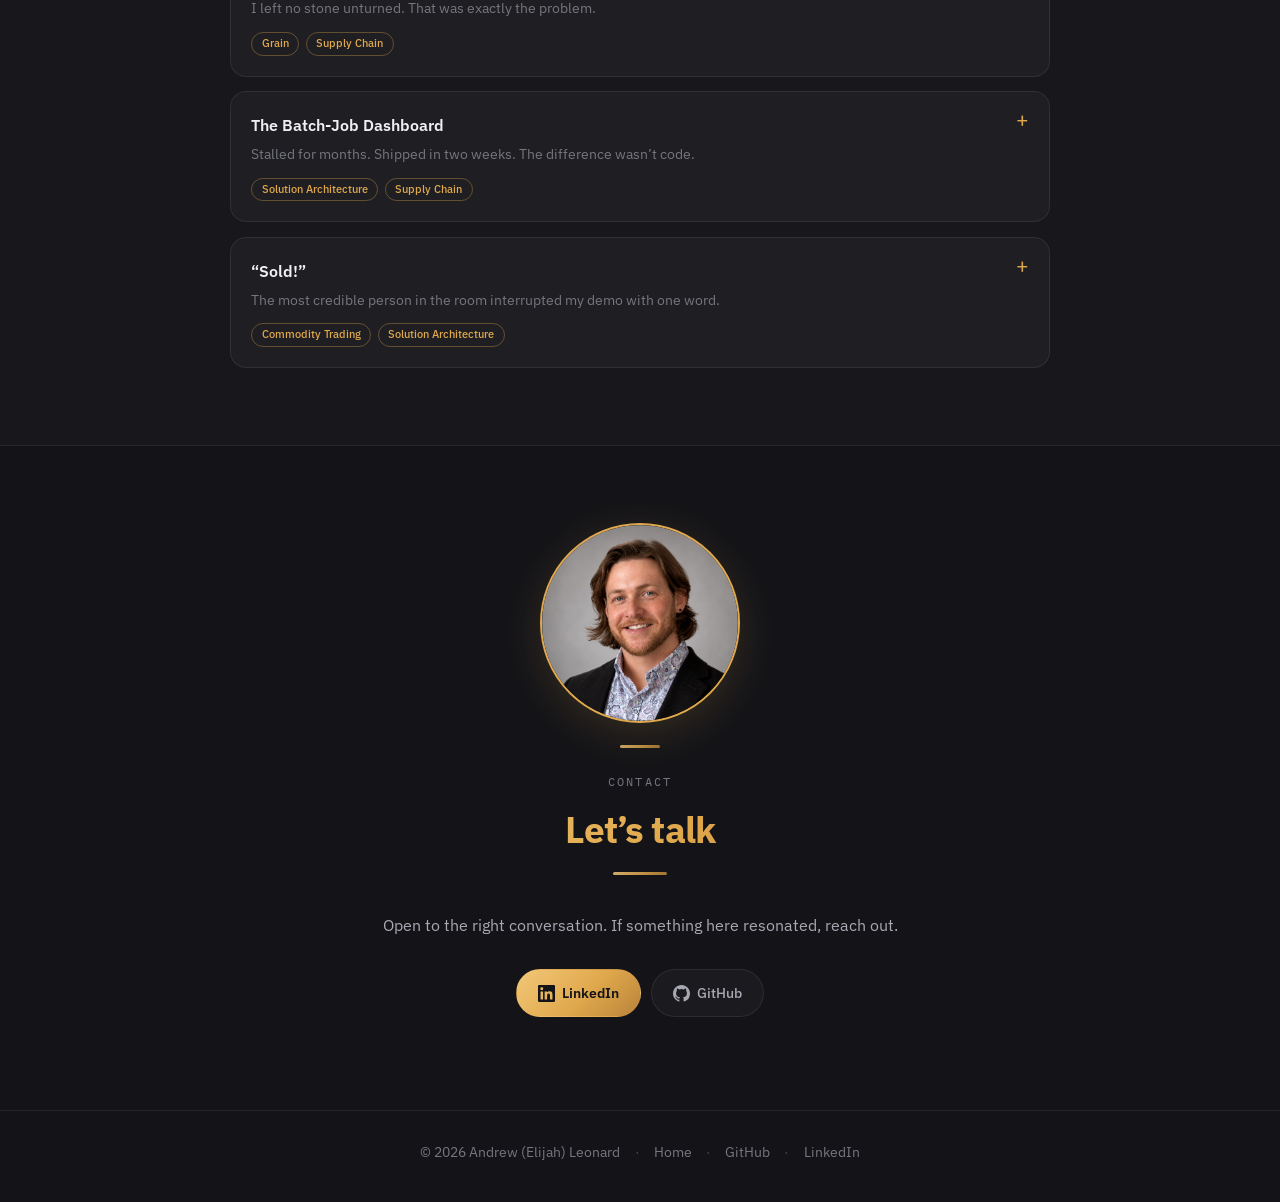
==== commit a06e93d3: "Projects: bold the whole work claim, not just its first half "I tell businesses what to build -- the" ====
--- a/portfolio.html
+++ b/portfolio.html
@@ -83,7 +83,7 @@
       <div class="container fade-in">
         <span class="section-label">Examples of my work</span>
         <h2 class="section-title">Projects</h2>
-        <p class="work-claim"><strong>I tell businesses what to build</strong> &mdash; then I direct the build.</p>
+        <p class="work-claim"><strong>I tell businesses what to build &mdash; then I direct the build.</strong></p>
         <div class="projects-grid">
 
           <article class="project-card fade-in">
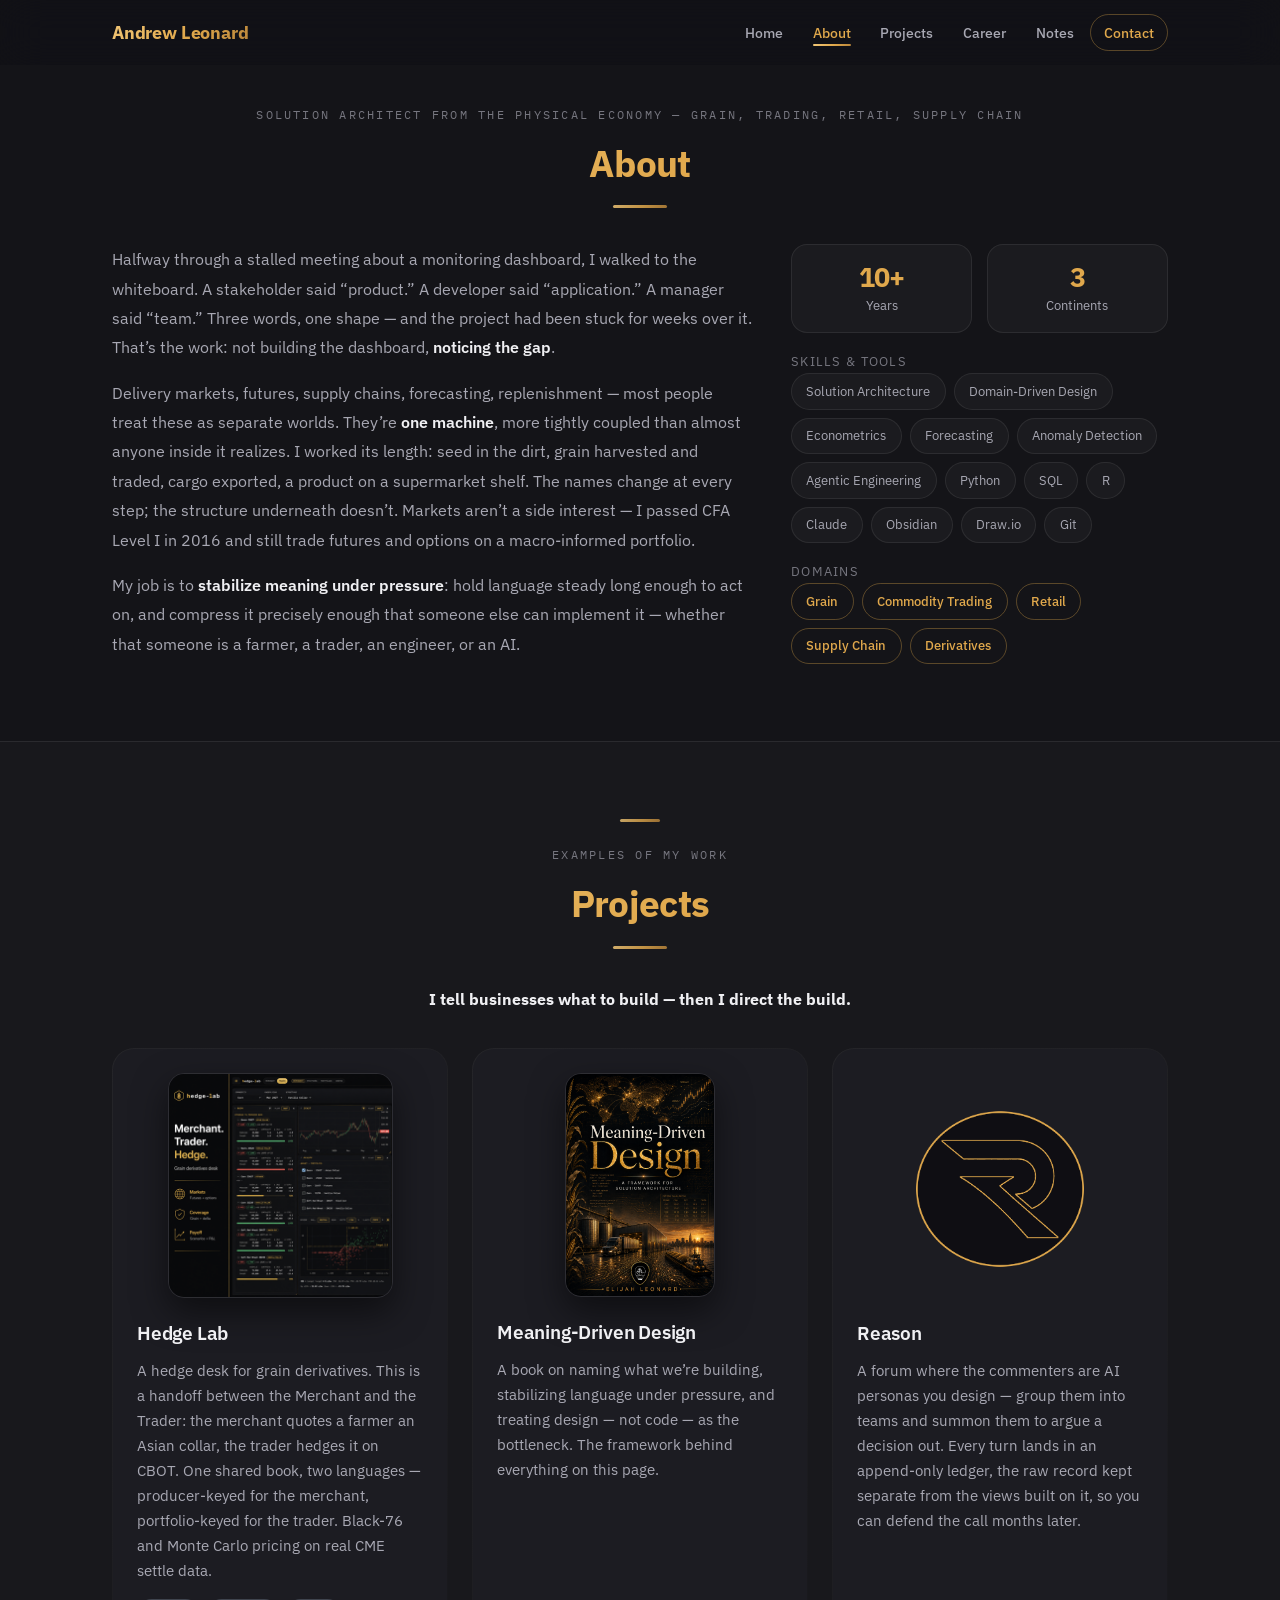
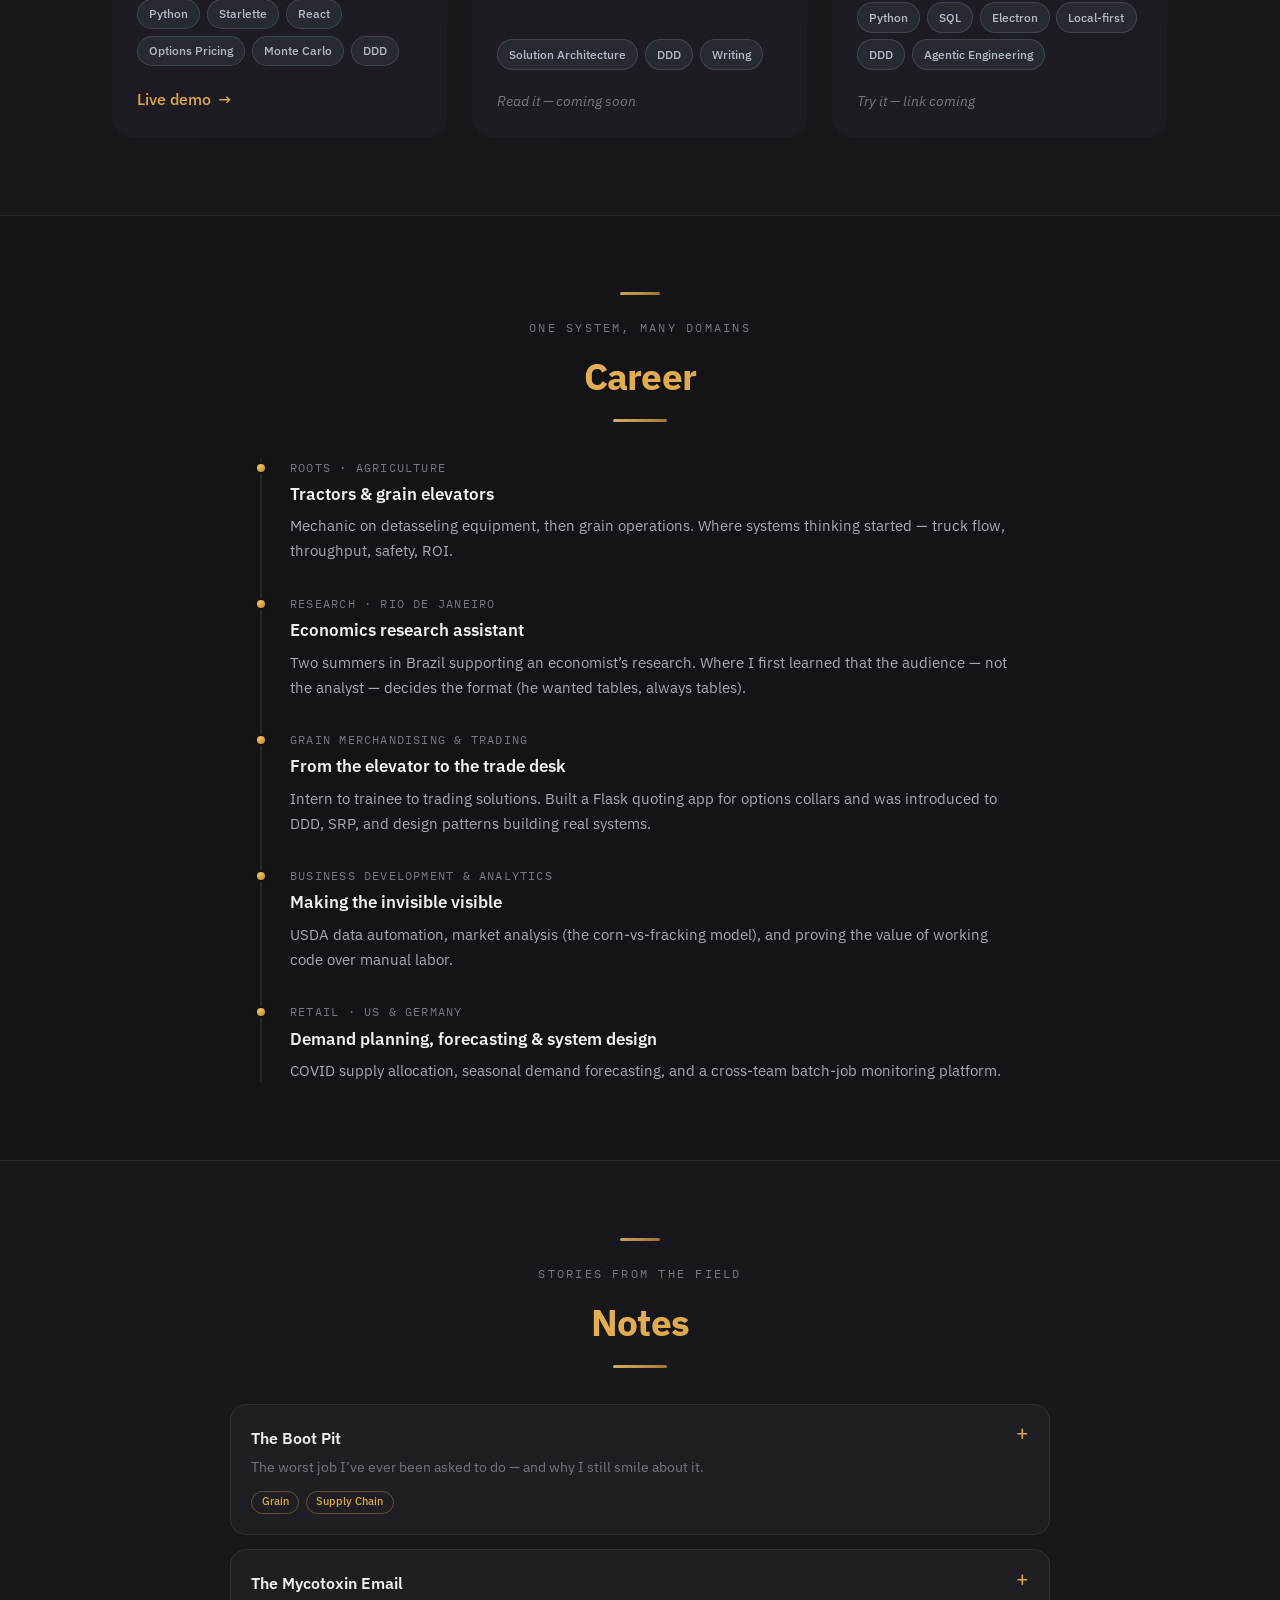
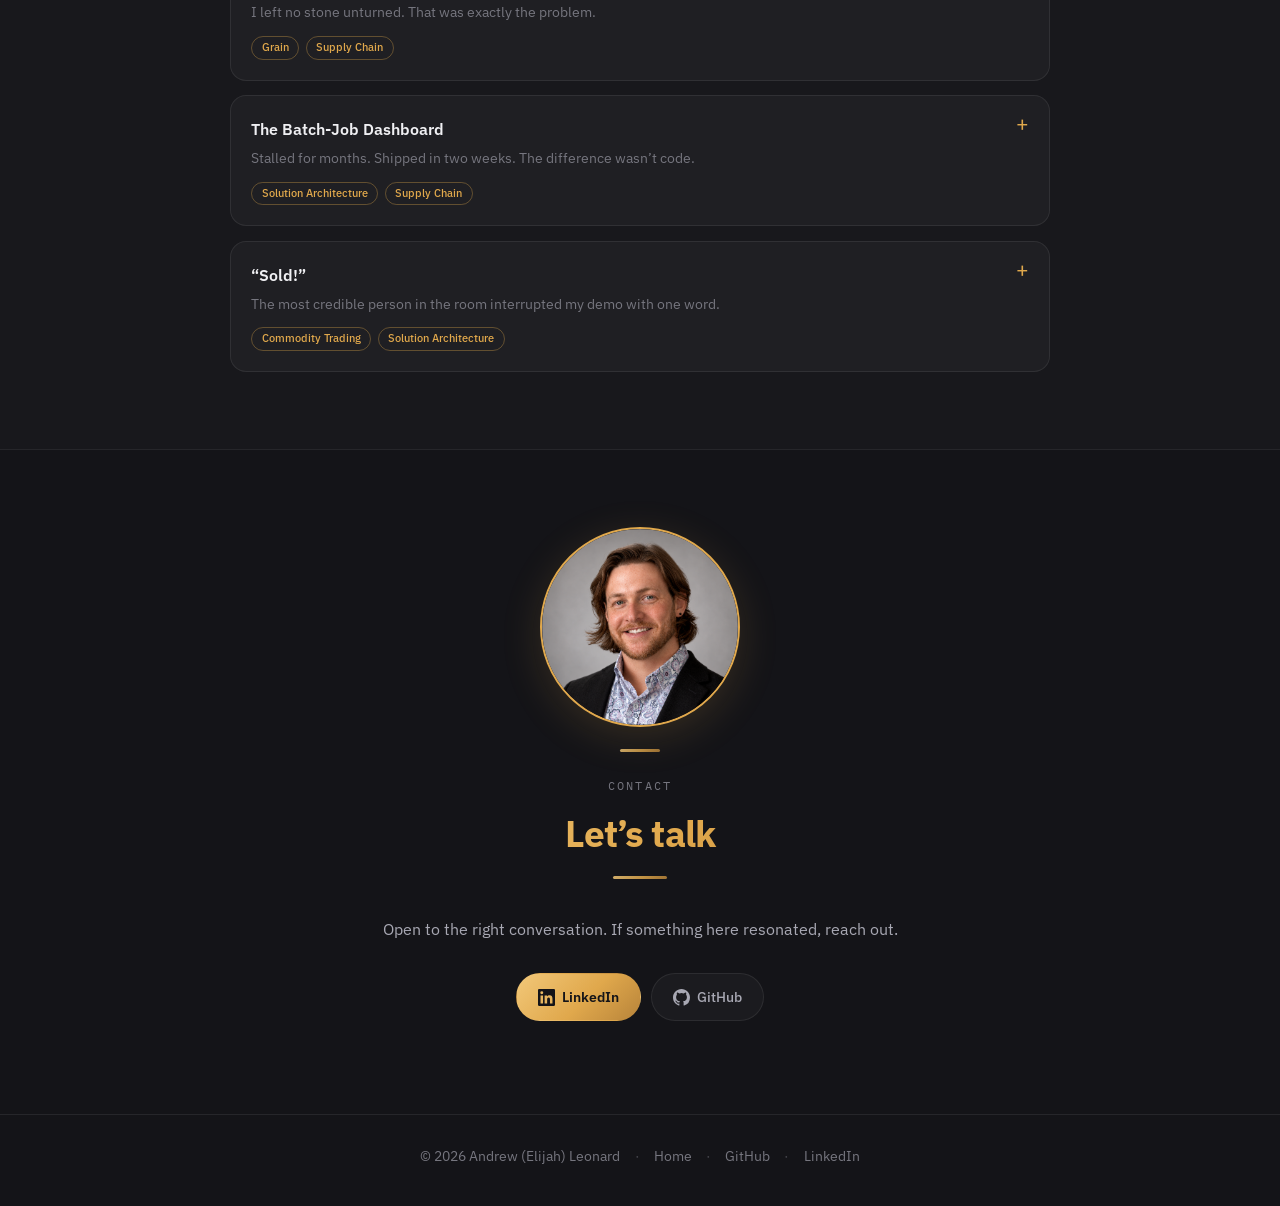
==== commit 15c063c5: "Projects: lead with Hedge Lab, and ship its live demo link Hedge Lab moves ahead of Meaning-Driven D" ====
--- a/portfolio.html
+++ b/portfolio.html
@@ -86,6 +86,21 @@
         <p class="work-claim"><strong>I tell businesses what to build &mdash; then I direct the build.</strong></p>
         <div class="projects-grid">
 
+          <!-- Hedge Lab — two-seat grain hedge desk. The whole card is the hit area:
+               .project-link--stretched throws a pseudo-element over the card, so there
+               is exactly one anchor (no nested <a>, nothing duplicated for screen readers). -->
+          <article class="project-card project-card--linked fade-in">
+            <img class="project-shot" src="assets/hedge-lab-card.png" alt="Hedge Lab &mdash; the hedge-lab logo and &ldquo;Merchant. Trader. Hedge.&rdquo; tagline beside the Trader workbench: a grain coverage book, a corn futures chart, and a payoff scatter plot" width="225" height="225" loading="lazy">
+            <h3 class="project-title">Hedge Lab</h3>
+            <p class="project-description">A hedge desk for grain derivatives. This is a handoff between the Merchant and the Trader: the merchant quotes a farmer an Asian collar, the trader hedges it on CBOT. One shared book, two languages &mdash; producer-keyed for the merchant, portfolio-keyed for the trader. Black-76 and Monte Carlo pricing on real CME settle data.</p>
+            <div class="project-tech">
+              <span class="tech-tag">Python</span><span class="tech-tag">Starlette</span><span class="tech-tag">React</span><span class="tech-tag">Options Pricing</span><span class="tech-tag">Monte Carlo</span><span class="tech-tag">DDD</span>
+            </div>
+            <div class="project-links">
+              <a class="project-link project-link--stretched" href="https://hedge-lab.fly.dev/">Live demo</a>
+            </div>
+          </article>
+
           <article class="project-card fade-in">
             <img class="project-cover" src="assets/mdd-cover.png" alt="Cover of the book Meaning-Driven Design — A Framework for Solution Architecture" width="150" loading="lazy">
             <h3 class="project-title">Meaning-Driven Design</h3>
@@ -96,19 +111,6 @@
             <div class="project-links">
               <!-- link temporarily disabled: <a class="project-link" href="https://elijah-leonard.github.io/meaning-driven-design/">Read it</a> -->
               <span class="project-link--todo">Read it &mdash; coming soon</span>
-            </div>
-          </article>
-
-          <!-- Hedge Lab — two-seat grain hedge desk; demo link pending first release -->
-          <article class="project-card fade-in">
-            <img class="project-shot" src="assets/hedge-lab-card.png" alt="Hedge Lab &mdash; the hedge-lab logo and &ldquo;Merchant. Trader. Hedge.&rdquo; tagline beside the Trader workbench: a grain coverage book, a corn futures chart, and a payoff scatter plot" width="225" height="225" loading="lazy">
-            <h3 class="project-title">Hedge Lab</h3>
-            <p class="project-description">A hedge desk for grain derivatives. This is a handoff between the Merchant and the Trader: the merchant quotes a farmer an Asian collar, the trader hedges it on CBOT. One shared book, two languages &mdash; producer-keyed for the merchant, portfolio-keyed for the trader. Black-76 and Monte Carlo pricing on real CME settle data.</p>
-            <div class="project-tech">
-              <span class="tech-tag">Python</span><span class="tech-tag">Starlette</span><span class="tech-tag">React</span><span class="tech-tag">Options Pricing</span><span class="tech-tag">Monte Carlo</span><span class="tech-tag">DDD</span>
-            </div>
-            <div class="project-links">
-              <span class="project-link--todo">Live demo &mdash; coming soon</span>
             </div>
           </article>
 
--- a/styles.css
+++ b/styles.css
@@ -349,6 +349,23 @@
 .project-link::after { content: '→'; display: inline-block; margin-left: 2px; transition: transform 0.28s var(--ease-spring); }
 .project-link:hover { color: var(--accent-2); }
 .project-link:hover::after { transform: translateX(4px); }
+
+/* Card-wide link: the whole card follows the anchor, using ONE real anchor —
+   no nested <a>, nothing duplicated for screen readers. The overlay uses
+   ::before because ::after is already the arrow glyph. .project-links must go
+   static so the card (not the links row) is the overlay's containing block —
+   `.project-card > *` would otherwise make it position: relative. */
+.project-card--linked { cursor: pointer; }
+.project-card--linked .project-links { position: static; }
+.project-card--linked .project-link--stretched::before {
+  content: ''; position: absolute; inset: 0; z-index: 3; background: rgba(0, 0, 0, 0);
+}
+/* Hovering anywhere on the card drives the link's own hover state. */
+.project-card--linked:hover .project-link { color: var(--accent-2); }
+.project-card--linked:hover .project-link::after { transform: translateX(4px); }
+/* Keyboard parity: the anchor keeps the global focus ring, the card echoes hover. */
+.project-card--linked:focus-within { transform: translateY(-6px); box-shadow: var(--shadow-lg), var(--shadow-glow); }
+.project-card--linked:focus-within::after { opacity: 1; }
 
 /* -------------------- 11. Career timeline -------------------- */
 .timeline { list-style: none; max-width: 760px; margin: 0 auto; border-left: 2px solid var(--border-color); }
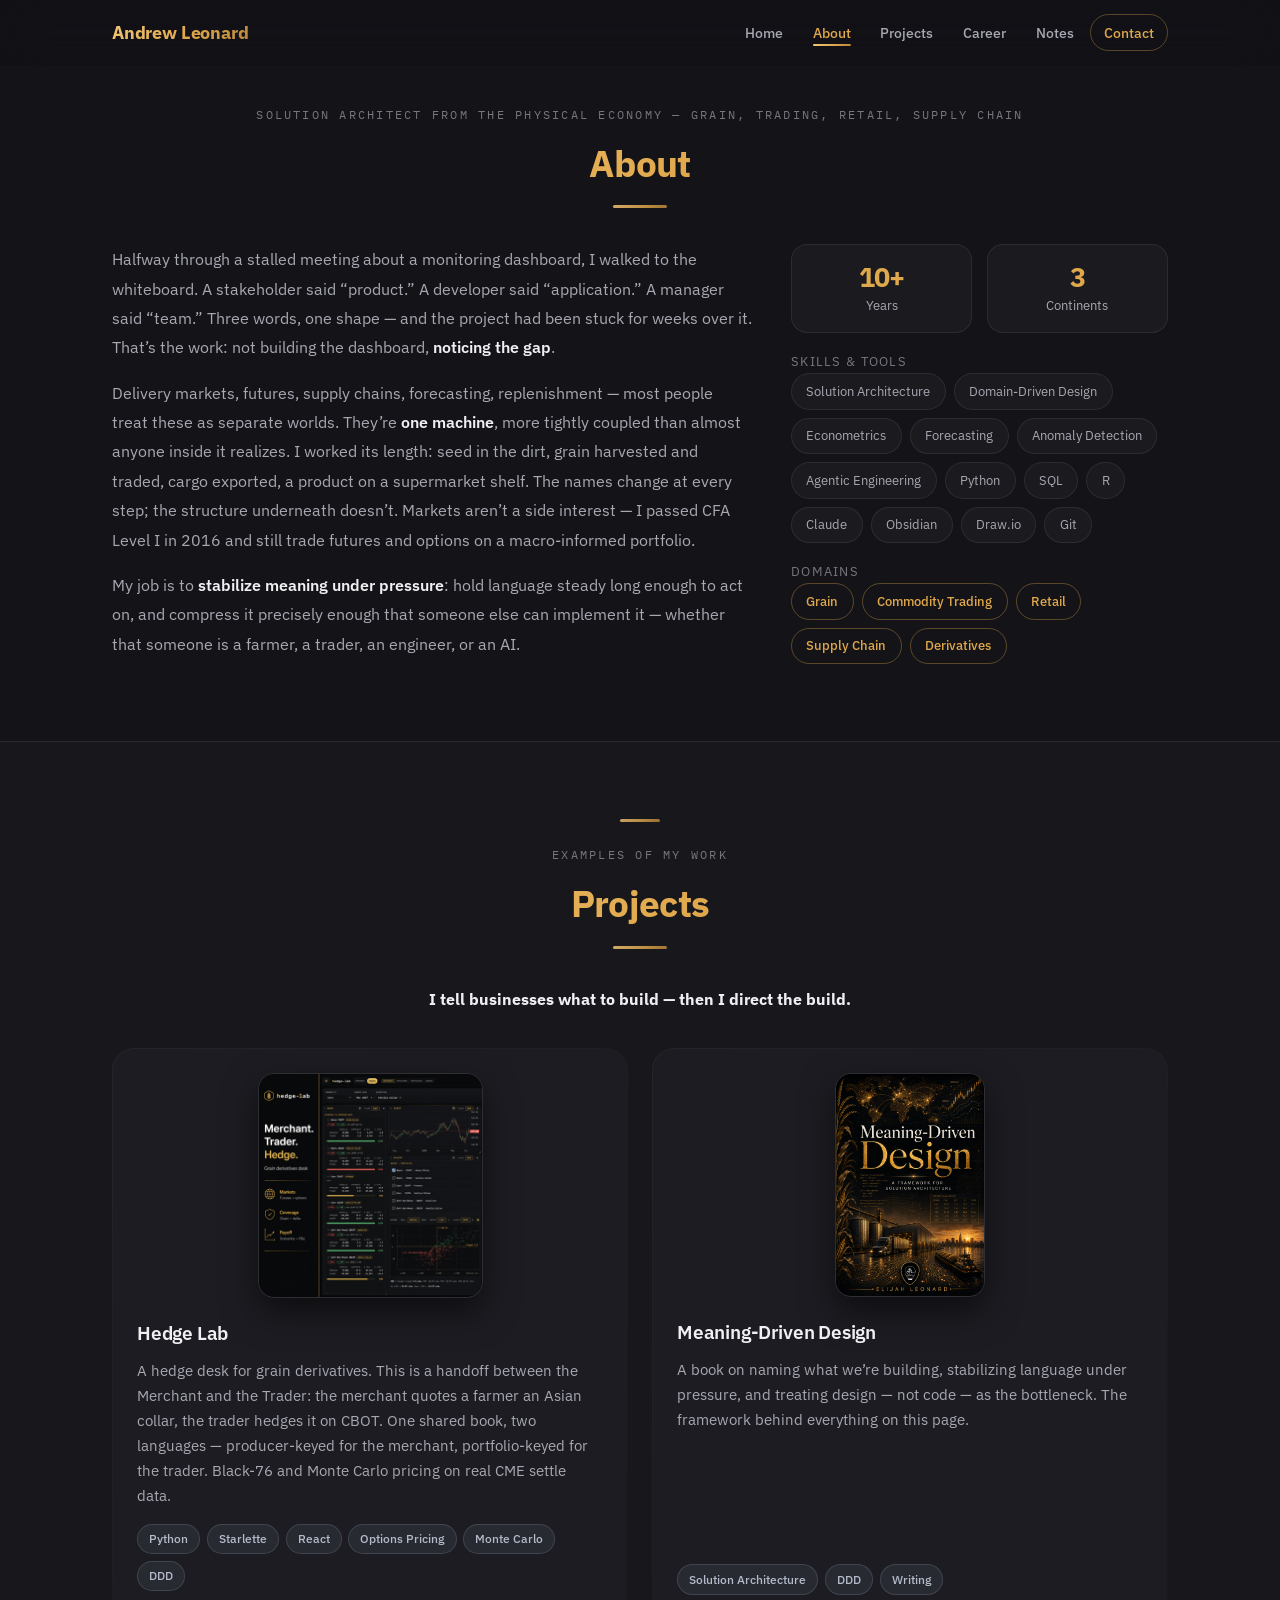
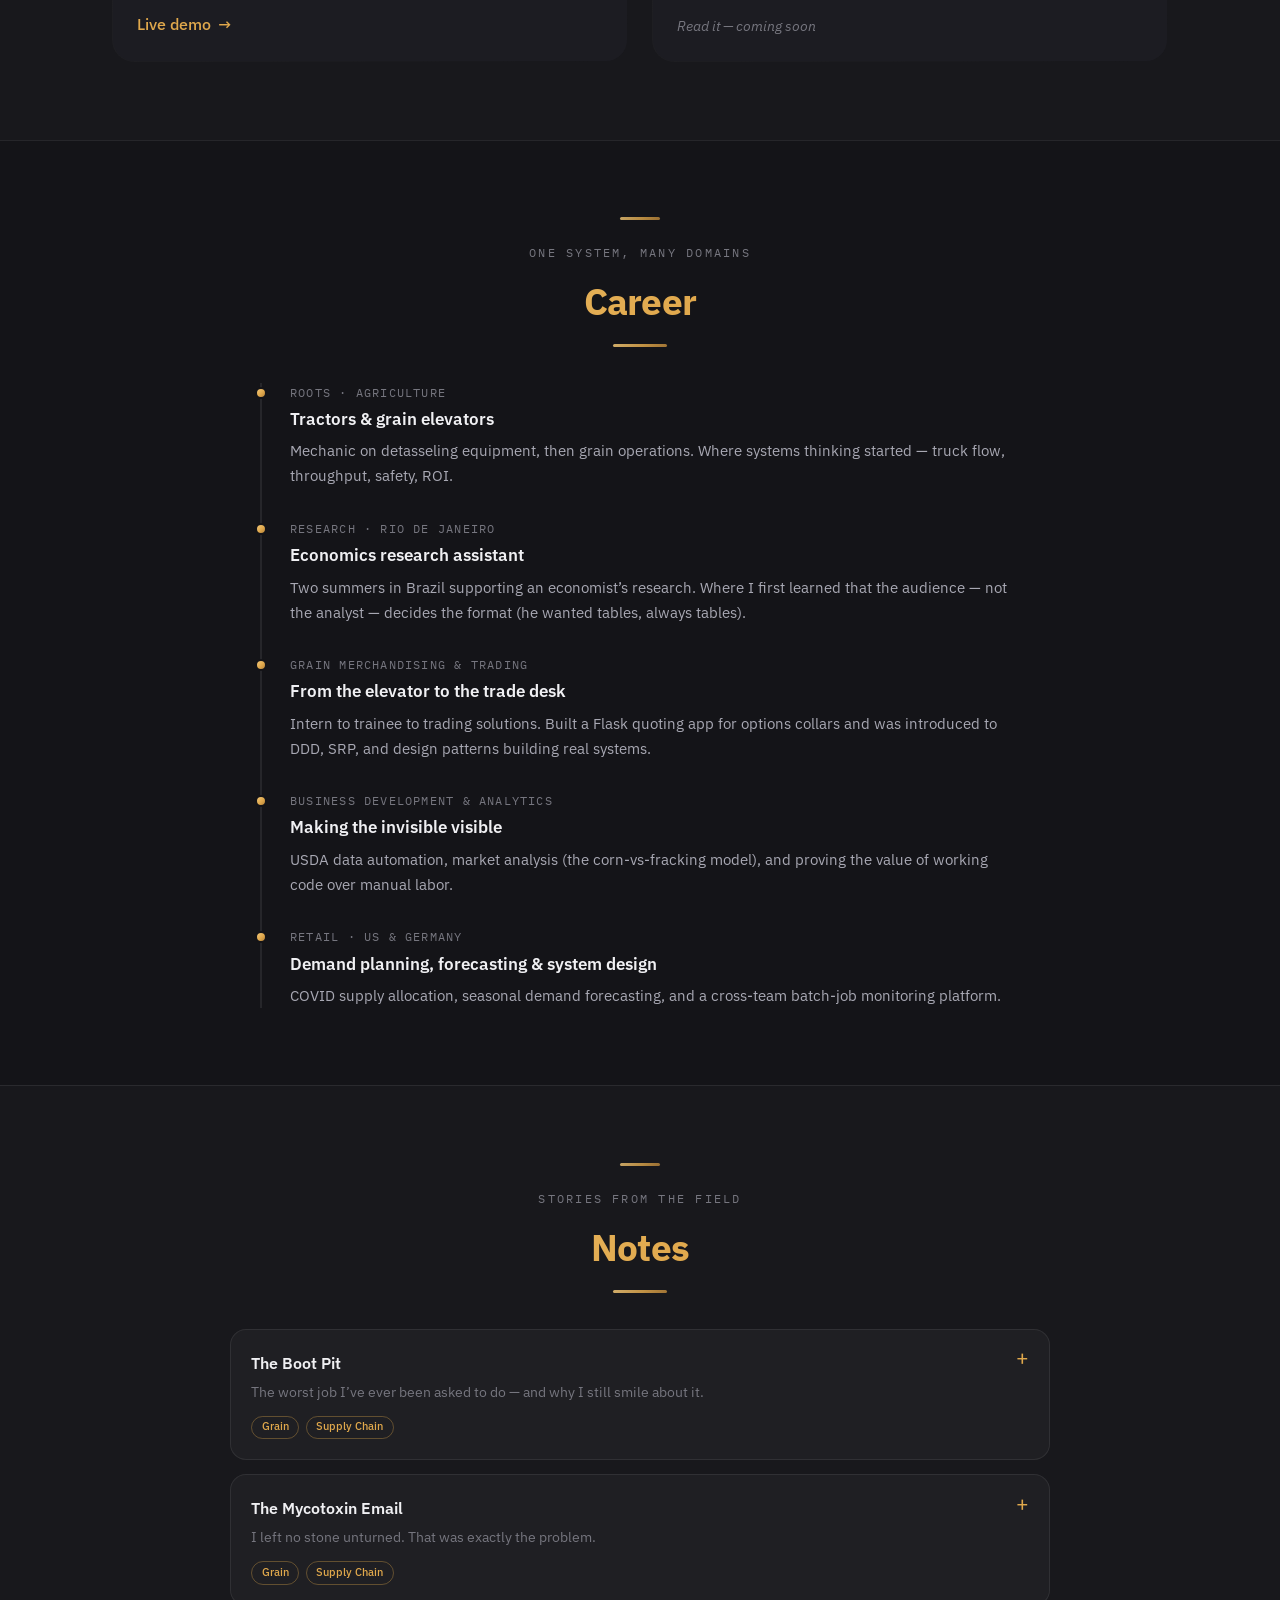
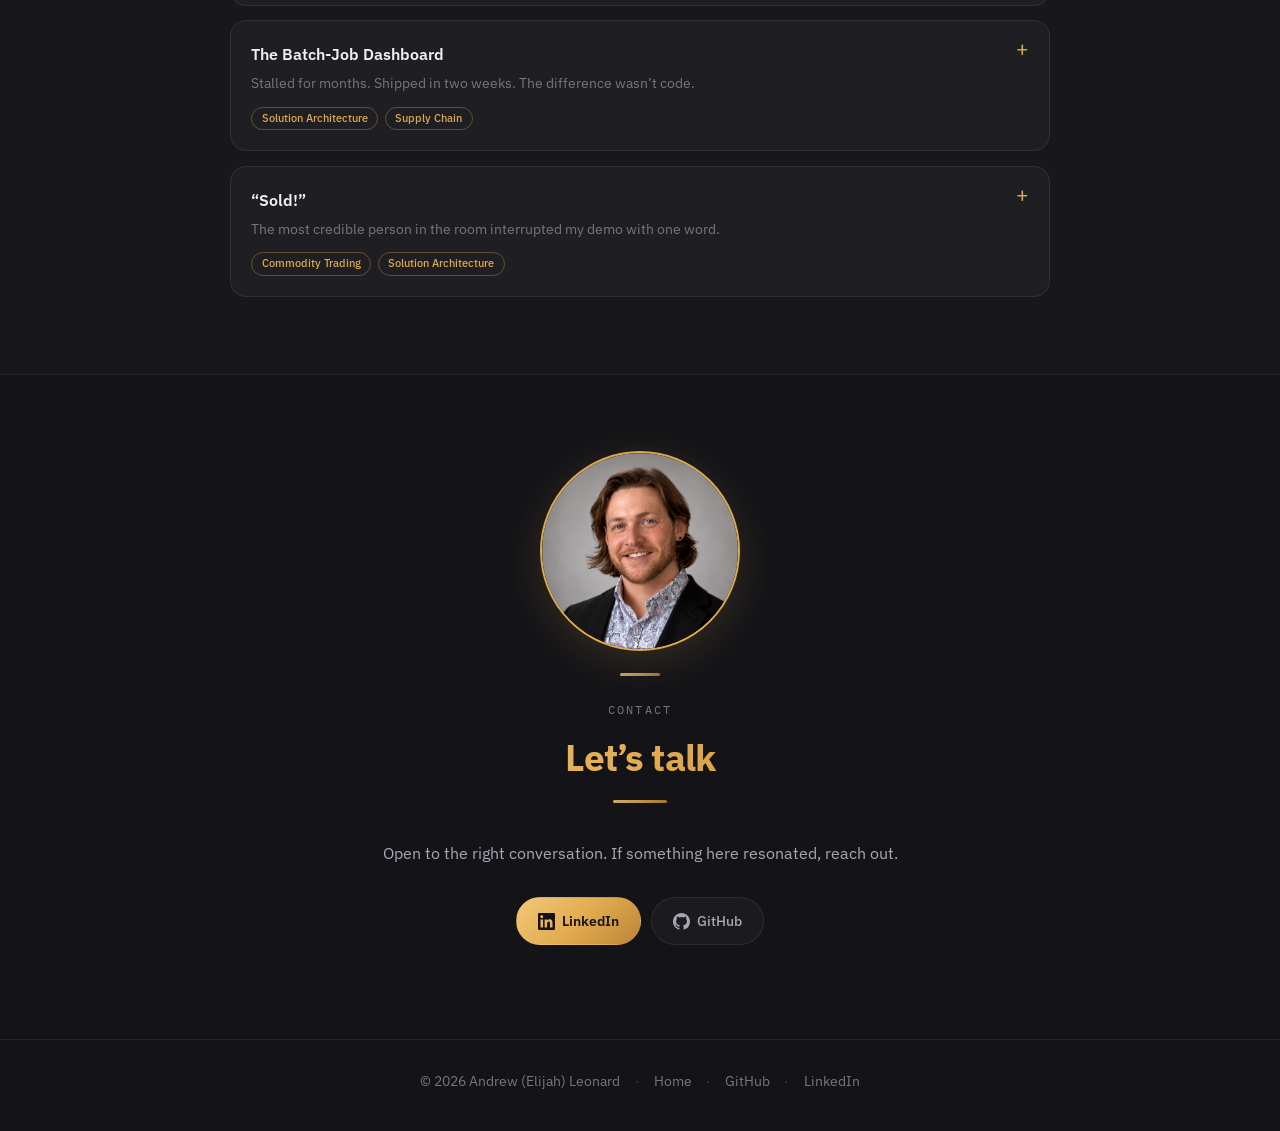
==== commit 816cb3f0: "Projects: temporarily hide the Reason card Wraps the card in an HTML comment rather than deleting it" ====
--- a/portfolio.html
+++ b/portfolio.html
@@ -114,6 +114,9 @@
             </div>
           </article>
 
+          <!-- Reason card temporarily hidden 2026-08-08 — restore by removing this
+               comment wrapper. Keep the markup intact; nothing inside it may contain
+               an HTML comment or the wrapper will terminate early.
           <article class="project-card fade-in">
             <img class="project-logo" src="assets/reason-logo.png" alt="Reason logo" width="68" height="68" loading="lazy">
             <h3 class="project-title">Reason</h3>
@@ -125,6 +128,7 @@
               <span class="project-link--todo">Try it — link coming</span>
             </div>
           </article>
+          -->
 
         </div>
       </div>
